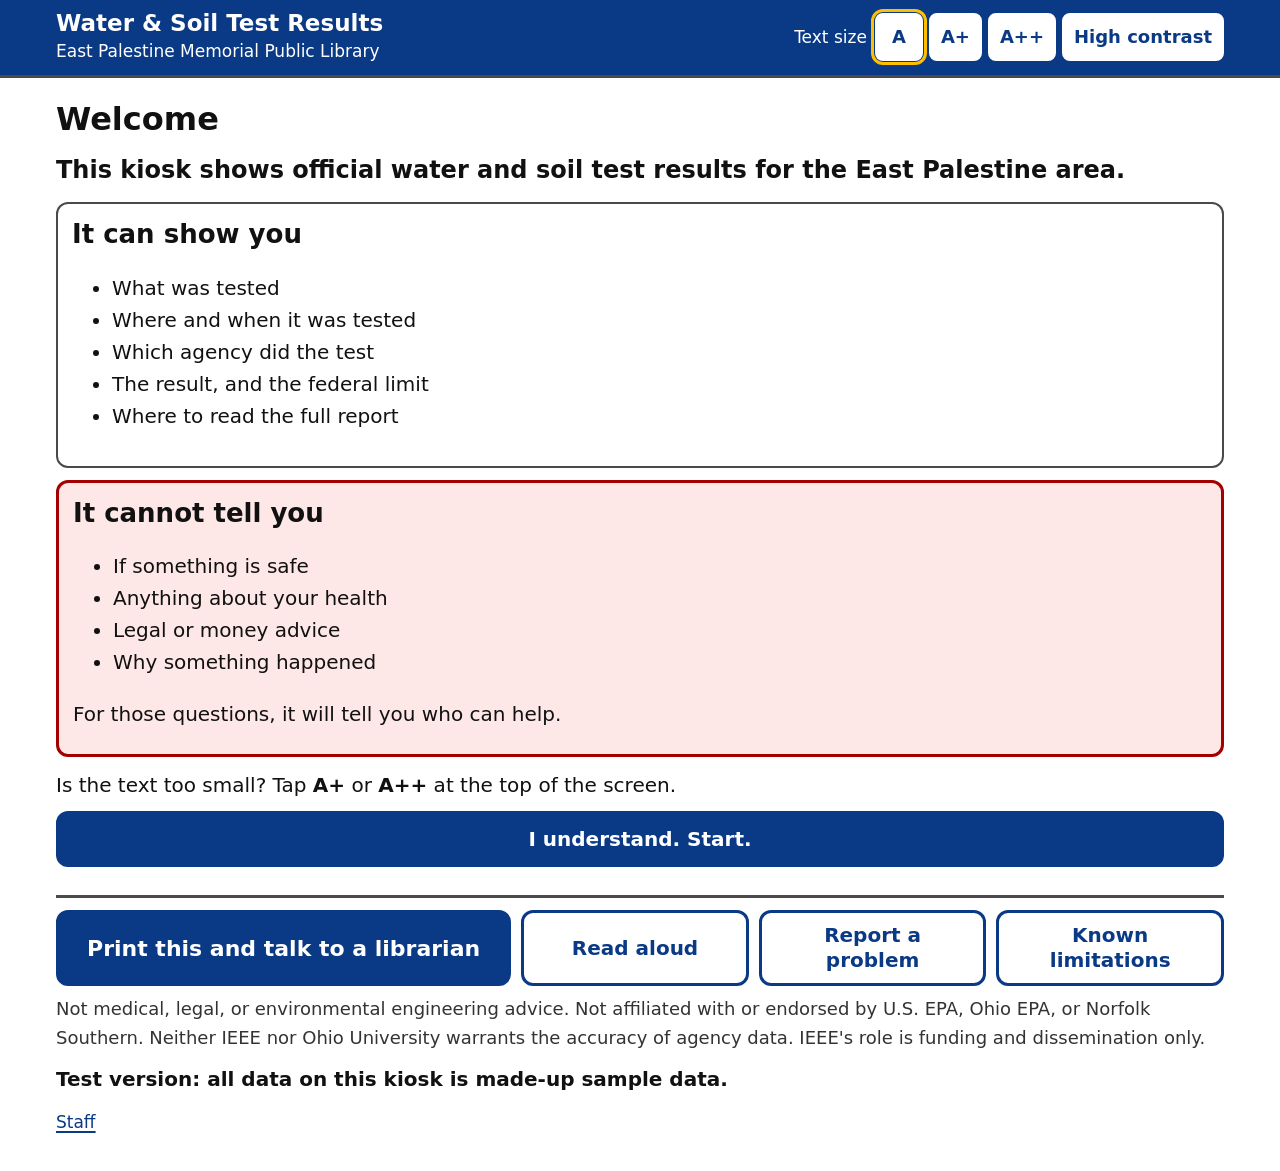
==== user-friendly/index.html @ 8f22f161 "Add user-friendly kiosk version for older and low-vision patrons New user-friendly/ folder: a static" ====
<!doctype html>
<html lang="en">
<head>
<meta charset="utf-8">
<meta name="viewport" content="width=device-width, initial-scale=1">
<title>Water and Soil Test Results</title>
<link rel="stylesheet" href="styles.css">
</head>
<body>
<a class="skip" href="#app">Skip to main content</a>

<header class="topbar no-print">
  <div class="topbar-inner">
    <div class="brand">
      <span class="brand-title">Water &amp; Soil Test Results</span>
      <span class="brand-sub">East Palestine Memorial Public Library</span>
    </div>
    <div class="display" role="group" aria-label="Screen settings">
      <span class="display-label" id="size-label">Text size</span>
      <button type="button" class="size-btn" data-size="1" aria-describedby="size-label" aria-label="Normal text">A</button>
      <button type="button" class="size-btn" data-size="2" aria-describedby="size-label" aria-label="Bigger text">A+</button>
      <button type="button" class="size-btn" data-size="3" aria-describedby="size-label" aria-label="Biggest text">A++</button>
      <button type="button" class="contrast-btn" data-action="contrast" aria-pressed="false">High contrast</button>
    </div>
  </div>
</header>

<div class="print-only print-head">
  <strong>Water &amp; Soil Test Results — East Palestine Memorial Public Library</strong><br>
  Printed <span id="print-date"></span>. Bring this page to the reference desk. A librarian can help you read it.
</div>

<main id="app" tabindex="-1"></main>

<!-- Report a problem (FR-15). A big, simple form instead of a pop-up text box. -->
<dialog id="report-dialog" aria-labelledby="report-title">
  <form method="dialog" id="report-form">
    <h2 id="report-title">Report a problem</h2>
    <p>What went wrong? Tap one.</p>
    <div class="choice-list">
      <label class="choice"><input type="radio" name="what" value="The answer looks wrong" checked> The answer looks wrong</label>
      <label class="choice"><input type="radio" name="what" value="It did not understand my question"> It did not understand my question</label>
      <label class="choice"><input type="radio" name="what" value="It was hard to read or use"> It was hard to read or use</label>
      <label class="choice"><input type="radio" name="what" value="Something else"> Something else</label>
    </div>
    <label for="report-note">Anything else? (Optional. Please do not write your name or address.)</label>
    <textarea id="report-note" rows="3"></textarea>
    <div class="row">
      <button type="submit" value="send" class="btn primary">Send report</button>
      <button type="submit" value="cancel" class="btn">Cancel</button>
    </div>
  </form>
</dialog>

<div id="toast" role="status" aria-live="polite"></div>

<script src="data.js"></script>
<script src="core.js"></script>
<script src="app.js"></script>
</body>
</html>
---- user-friendly/styles.css ----
/* Water & Soil Test Results kiosk — large text, high contrast, big tap targets.
   All colors are set here as tokens. Text/background pairs meet WCAG AAA (7:1) or better. */
:root {
  --bg: #ffffff;
  --fg: #111111;
  --muted: #333333;
  --line: #4a4a4a;
  --soft: #f2f4f7;
  --primary: #0a3a85;     /* white text on this: about 11:1 */
  --primary-fg: #ffffff;
  --primary-hover: #072a61;
  --focus: #ffbf00;
  --note-bg: #fff4cc;     /* notes, dates, "data is old" */
  --note-line: #8a6d00;
  --stop-bg: #fde7e7;     /* "a person can help" referral cards */
  --stop-line: #a30000;
  --info-bg: #e6eefc;
  --info-line: #0a3a85;
  --flag-bg: #ffe2c2;     /* agencies disagree */
  --flag-line: #9a4a00;
  --link: #0a3a85;
  --radius: 12px;
  font-size: 125%;        /* 20px base. Text-size buttons raise this. */
}
:root[data-size="2"] { font-size: 150%; }
:root[data-size="3"] { font-size: 175%; }

/* High contrast: white and yellow on black. */
:root[data-contrast="high"] {
  --bg: #000000;
  --fg: #ffffff;
  --muted: #ffffff;
  --line: #ffffff;
  --soft: #000000;
  --primary: #ffff00;
  --primary-fg: #000000;
  --primary-hover: #ffffff;
  --focus: #00ffff;
  --note-bg: #000000; --note-line: #ffff00;
  --stop-bg: #000000; --stop-line: #ff8080;
  --info-bg: #000000; --info-line: #80b3ff;
  --flag-bg: #000000; --flag-line: #ffb366;
  --link: #ffff00;
}

* { box-sizing: border-box; }
html { -webkit-text-size-adjust: 100%; }
body {
  margin: 0;
  font-family: Verdana, "Atkinson Hyperlegible", "Segoe UI", system-ui, sans-serif;
  font-size: 1rem;
  line-height: 1.6;
  color: var(--fg);
  background: var(--bg);
}
h1 { font-size: 1.6rem; line-height: 1.25; margin: 0.4em 0 0.4em; }
h2 { font-size: 1.3rem; line-height: 1.3; margin: 1.2em 0 0.5em; }
h3 { font-size: 1.1rem; line-height: 1.3; margin: 1em 0 0.4em; }
p { margin: 0.5em 0; }
a { color: var(--link); text-decoration-thickness: 2px; text-underline-offset: 3px; }
strong { font-weight: 700; }

:focus-visible { outline: 4px solid var(--focus); outline-offset: 3px; }

.skip { position: absolute; left: -9999px; }
.skip:focus { left: 16px; top: 8px; background: var(--bg); color: var(--fg); padding: 12px; z-index: 10; }

/* ---------- Top bar ---------- */
.topbar { background: var(--primary); color: var(--primary-fg); border-bottom: 3px solid var(--line); }
.topbar-inner { max-width: 1200px; margin: 0 auto; padding: 10px 16px; display: flex; flex-wrap: wrap; gap: 10px; align-items: center; justify-content: space-between; }
.brand { display: flex; flex-direction: column; }
.brand-title { font-size: 1.15rem; font-weight: 700; line-height: 1.2; }
.brand-sub { font-size: 0.85rem; }
.display { display: flex; flex-wrap: wrap; gap: 6px; align-items: center; }
.display-label { font-size: 0.85rem; margin-right: 2px; }
.display button {
  min-height: 48px; min-width: 48px; padding: 4px 10px;
  font: inherit; font-size: 0.9rem; font-weight: 700;
  background: var(--primary-fg); color: var(--primary);
  border: 2px solid var(--primary-fg); border-radius: 8px; cursor: pointer;
}
.display button[aria-pressed="true"] { outline: 3px solid var(--focus); outline-offset: 1px; }

main { max-width: 1200px; margin: 0 auto; padding: 8px 16px 24px; }
main:focus { outline: none; }

/* ---------- Buttons ---------- */
.btn, button.btn {
  display: inline-flex; align-items: center; justify-content: center; gap: 0.4em;
  min-height: 56px; padding: 10px 18px;
  font: inherit; font-weight: 700; line-height: 1.25; text-align: center;
  color: var(--primary); background: var(--bg);
  border: 3px solid var(--primary); border-radius: var(--radius);
  cursor: pointer;
}
.btn:hover { background: var(--soft); }
.btn.primary { background: var(--primary); color: var(--primary-fg); }
.btn.primary:hover { background: var(--primary-hover); border-color: var(--primary-hover); }
.btn.wide { width: 100%; }
.row { display: flex; flex-wrap: wrap; gap: 10px; margin: 12px 0; }
.row > .btn { flex: 1 1 auto; }

/* ---------- Topics and questions ---------- */
.topics { display: grid; grid-template-columns: repeat(2, minmax(0, 1fr)); gap: 10px; margin: 12px 0; }
.topic {
  min-height: 72px; padding: 10px 12px;
  font: inherit; font-weight: 700; line-height: 1.25; text-align: left;
  color: var(--fg); background: var(--soft);
  border: 3px solid var(--line); border-radius: var(--radius); cursor: pointer;
  display: flex; flex-direction: column; justify-content: center;
}
.topic small { font-weight: 400; font-size: 0.8rem; color: var(--muted); margin-top: 2px; }
.topic[aria-expanded="true"] { background: var(--primary); color: var(--primary-fg); border-color: var(--primary); }
.topic[aria-expanded="true"] small { color: var(--primary-fg); }
.topic.warn-topic { border-color: var(--stop-line); }

.questions { border: 3px solid var(--primary); border-radius: var(--radius); padding: 12px; margin: 8px 0 16px; background: var(--bg); }
.questions h2 { margin-top: 0; }
.q-list { list-style: none; margin: 0; padding: 0; display: grid; gap: 10px; }
.q-btn {
  width: 100%; min-height: 60px; padding: 10px 14px;
  font: inherit; text-align: left; line-height: 1.35;
  color: var(--fg); background: var(--bg);
  border: 2px solid var(--line); border-radius: var(--radius); cursor: pointer;
  display: flex; gap: 10px; align-items: center;
}
.q-btn::before { content: "›"; font-size: 1.6rem; line-height: 1; color: var(--primary); font-weight: 700; }
.q-btn:hover { background: var(--soft); }

label { display: block; font-weight: 700; margin: 12px 0 6px; }
textarea, input[type=text], select {
  width: 100%; min-height: 56px; padding: 10px 12px;
  font: inherit; color: var(--fg); background: var(--bg);
  border: 3px solid var(--line); border-radius: var(--radius);
}
.panel-box { border-top: 3px solid var(--line); margin-top: 18px; padding-top: 6px; }
.hint { color: var(--muted); font-size: 0.9rem; }

/* ---------- Layout: phone first, two columns on wide screens ---------- */
.layout { display: block; }
@media (min-width: 960px) {
  .layout { display: grid; grid-template-columns: minmax(360px, 440px) 1fr; gap: 32px; align-items: start; }
  .ask-panel { position: sticky; top: 8px; max-height: calc(100vh - 16px); overflow-y: auto; padding-right: 8px; }
  .back-to-topics { display: none !important; }
}

/* ---------- Results ---------- */
.you-asked { font-size: 1.1rem; margin: 8px 0; padding: 10px 14px; border-left: 6px solid var(--primary); background: var(--soft); }
.banner { padding: 12px 14px; border-radius: var(--radius); margin: 10px 0; border: 2px solid; }
.banner.date { background: var(--note-bg); border-color: var(--note-line); }
.banner.info { background: var(--info-bg); border-color: var(--info-line); }
.banner.stop { background: var(--stop-bg); border-color: var(--stop-line); }
.banner p { margin: 0.2em 0; }

.card { border: 2px solid var(--line); border-radius: var(--radius); padding: 14px; margin: 12px 0; background: var(--bg); }
.card.stop { background: var(--stop-bg); border: 3px solid var(--stop-line); }
.card.flag { background: var(--flag-bg); border: 3px solid var(--flag-line); }
.card.fact { border: 3px solid var(--info-line); }
.card h2, .card h3 { margin-top: 0; }

.result-card .chem { font-size: 1.15rem; font-weight: 700; margin: 0 0 4px; }
.facts { margin: 6px 0; display: grid; grid-template-columns: max-content 1fr; gap: 2px 14px; }
.facts dt { font-weight: 700; }
.facts dd { margin: 0; }
.big-result { font-size: 1.2rem; font-weight: 700; }
.flag-badge { display: inline-block; margin: 4px 0; padding: 2px 10px; border: 2px solid var(--flag-line); background: var(--flag-bg); border-radius: 999px; font-weight: 700; font-size: 0.9rem; }
@media (max-width: 420px) { .facts { grid-template-columns: 1fr; } .facts dd { margin-bottom: 6px; } }

.place-head { border-bottom: 3px solid var(--line); padding-bottom: 4px; }

.cite { font-size: 0.9rem; color: var(--muted); border-top: 2px dashed var(--line); margin-top: 10px; padding-top: 8px; }
.cite p { margin: 0.15em 0; }
.cite .stale { background: var(--note-bg); border: 2px solid var(--note-line); color: var(--fg); padding: 6px 10px; border-radius: 8px; margin-bottom: 6px; }

details.history { margin: 16px 0; }
details.history > summary, details.more > summary {
  list-style: none; cursor: pointer;
  min-height: 56px; padding: 12px 16px;
  font-weight: 700; color: var(--primary); background: var(--bg);
  border: 3px solid var(--primary); border-radius: var(--radius);
  display: flex; align-items: center; gap: 10px;
}
details.history > summary::-webkit-details-marker, details.more > summary::-webkit-details-marker { display: none; }
details.history > summary::before, details.more > summary::before { content: "+"; font-size: 1.4rem; line-height: 1; }
details.history[open] > summary::before, details.more[open] > summary::before { content: "–"; }
details.history[open] > summary .when-closed { display: none; }
details.history:not([open]) > summary .when-open { display: none; }

.words { border: 2px solid var(--info-line); background: var(--info-bg); border-radius: var(--radius); padding: 10px 14px; margin: 16px 0; }
.words h2 { margin-top: 0.2em; font-size: 1.15rem; }
.words dl { margin: 0; }
.words dt { font-weight: 700; margin-top: 8px; }
.words dd { margin: 0; }

/* ---------- Footer on every screen ---------- */
.site-footer { border-top: 3px solid var(--line); margin-top: 28px; padding-top: 12px; }
.help-bar { display: grid; grid-template-columns: 1fr 1fr; gap: 10px; }
.help-bar .print-cta { grid-column: 1 / -1; font-size: 1.1rem; min-height: 64px; }
@media (min-width: 700px) { .help-bar { grid-template-columns: 2fr 1fr 1fr 1fr; } .help-bar .print-cta { grid-column: auto; } }
.disclaimer { font-size: 0.9rem; color: var(--muted); }
.sample-note { font-weight: 700; }
.staff-link { font-size: 0.85rem; }

/* ---------- Staff page ---------- */
.staff .btn.on { background: var(--stop-bg); color: var(--fg); border-color: var(--stop-line); }
.status-grid { display: grid; gap: 10px; grid-template-columns: repeat(auto-fit, minmax(220px, 1fr)); }
.status { border: 2px solid var(--line); border-radius: var(--radius); padding: 10px 14px; }
.status .big { font-size: 1.4rem; font-weight: 700; }
.table-wrap { overflow-x: auto; }
table { border-collapse: collapse; width: 100%; font-size: 0.9rem; }
td, th { border: 1px solid var(--line); padding: 8px; text-align: left; vertical-align: top; }
td input[type=checkbox] { width: 28px; height: 28px; }

/* ---------- Report dialog ---------- */
dialog { max-width: 560px; width: calc(100% - 32px); border: 3px solid var(--line); border-radius: var(--radius); padding: 16px 20px; color: var(--fg); background: var(--bg); }
dialog::backdrop { background: rgba(0, 0, 0, 0.6); }
.choice-list { display: grid; gap: 8px; }
.choice { display: flex; align-items: center; gap: 12px; min-height: 56px; padding: 8px 12px; margin: 0; border: 2px solid var(--line); border-radius: var(--radius); font-weight: 400; cursor: pointer; }
.choice input { width: 28px; height: 28px; flex: none; }

#toast { position: fixed; left: 50%; bottom: 16px; transform: translateX(-50%); max-width: calc(100% - 32px);
  background: var(--fg); color: var(--bg); padding: 12px 18px; border-radius: var(--radius); font-weight: 700; display: none; z-index: 20; }
#toast.show { display: block; }

/* ---------- Print: just the answer, sources, disclaimer and space for notes ---------- */
.print-only { display: none; }
@media print {
  :root, :root[data-size], :root[data-contrast] { font-size: 12pt; --bg: #fff; --fg: #000; --muted: #000; --line: #000; --soft: #fff;
    --note-bg: #fff; --stop-bg: #fff; --info-bg: #fff; --flag-bg: #fff; --link: #000; --primary: #000; }
  .no-print, .topbar, #toast, dialog { display: none !important; }
  .print-only { display: block !important; }
  .layout { display: block; }
  .ask-panel { display: none; }
  .card, .banner { break-inside: avoid; }
  details.history > summary { border: none; padding: 0; min-height: 0; }
  details.history > summary::before { content: ""; }
  .print-head { border-bottom: 2px solid #000; padding-bottom: 6px; margin-bottom: 8px; }
  .notes-lines { border-top: 1px solid #000; height: 1.6em; }
}

/* High contrast top bar: black, with yellow buttons. */
:root[data-contrast="high"] .topbar { background: #000; color: #fff; border-bottom-color: #ffff00; }
:root[data-contrast="high"] .display button { background: #ffff00; color: #000; border-color: #ffff00; }
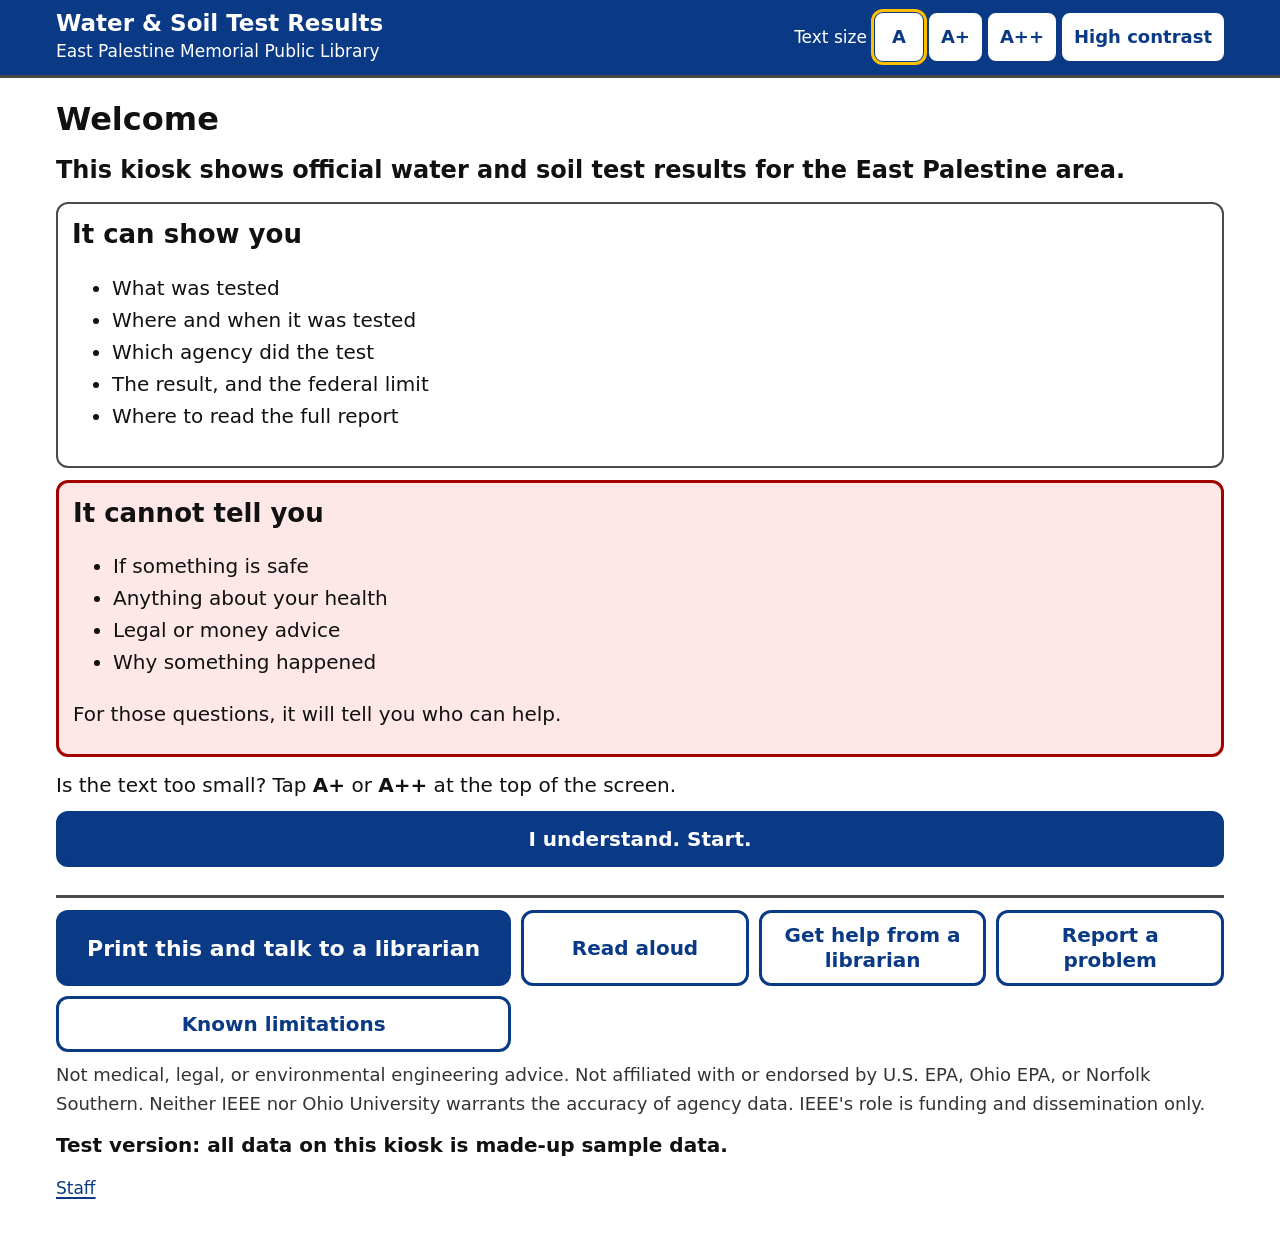
==== commit f6971f0a: "Add extra kiosk features: did-you-mean, AI helper, librarian tickets, voice All in user-friendly/fea" ====
--- a/user-friendly/index.html
+++ b/user-friendly/index.html
@@ -5,6 +5,8 @@
 <meta name="viewport" content="width=device-width, initial-scale=1">
 <title>Water and Soil Test Results</title>
 <link rel="stylesheet" href="styles.css">
+<!-- EXTRA FEATURES (Project 3.2). To remove: delete this line and the 4 script lines below marked EXTRA FEATURES, then the features/ folder. -->
+<link rel="stylesheet" href="features/features.css">
 </head>
 <body>
 <a class="skip" href="#app">Skip to main content</a>
@@ -57,5 +59,9 @@
 <script src="data.js"></script>
 <script src="core.js"></script>
 <script src="app.js"></script>
+<!-- EXTRA FEATURES (Project 3.2) -->
+<script src="features/config.js"></script>
+<script src="features/fuzzy.js"></script>
+<script src="features/features.js"></script>
 </body>
 </html>
--- a/user-friendly/features/features.css
+++ b/user-friendly/features/features.css
@@ -0,0 +1,8 @@
+/* EXTRA FEATURES (Project 3.2) styles. Uses the color tokens from ../styles.css. */
+.choice-grid { display: grid; gap: 10px; grid-template-columns: repeat(auto-fit, minmax(200px, 1fr)); margin: 12px 0; }
+.feature-card { border: 3px solid var(--info-line); }
+.ai-note { border-width: 3px; }
+.ticket { text-align: center; border: 4px solid var(--primary); }
+.ticket-num { font-size: 4rem; font-weight: 700; line-height: 1.1; margin: 0.1em 0; color: var(--primary); }
+.mic[aria-pressed="true"] { background: var(--stop-bg); border-color: var(--stop-line); color: var(--fg); }
+@media print { .ticket-num { font-size: 48pt; color: #000; } }
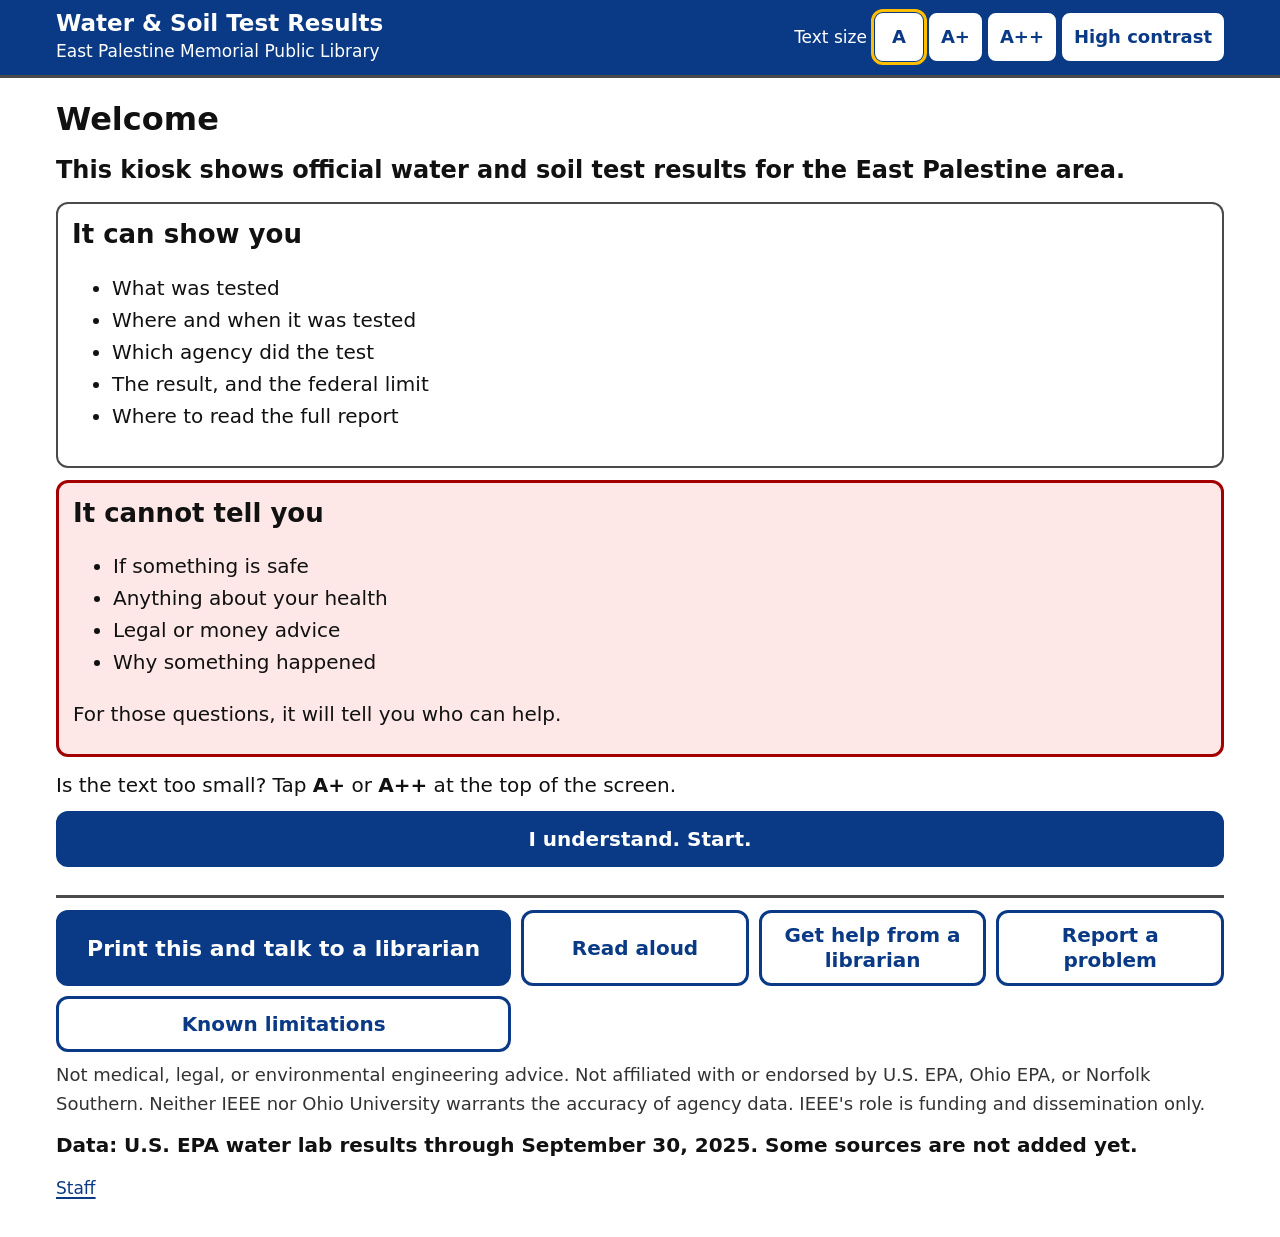
==== commit cd2ef49c: "Use real U.S. EPA water sampling data, with placeholders for missing sources Imports EPA's public Ea" ====
--- a/user-friendly/index.html
+++ b/user-friendly/index.html
@@ -56,6 +56,11 @@
 
 <div id="toast" role="status" aria-live="polite"></div>
 
+<!-- DATA FILES. Keep this list the same as DATASET_FILES in data.js. See data/README.md. -->
+<script src="data/location-names.js"></script>
+<script src="data/not-yet-available.js"></script>
+<script src="data/epa-water-sampling.js"></script>
+<script src="data/sample-made-up.js"></script>
 <script src="data.js"></script>
 <script src="core.js"></script>
 <script src="app.js"></script>
--- a/user-friendly/styles.css
+++ b/user-friendly/styles.css
@@ -241,3 +241,4 @@
 /* High contrast top bar: black, with yellow buttons. */
 :root[data-contrast="high"] .topbar { background: #000; color: #fff; border-bottom-color: #ffff00; }
 :root[data-contrast="high"] .display button { background: #ffff00; color: #000; border-color: #ffff00; }
+.summary th[scope=row] { font-weight: 700; }
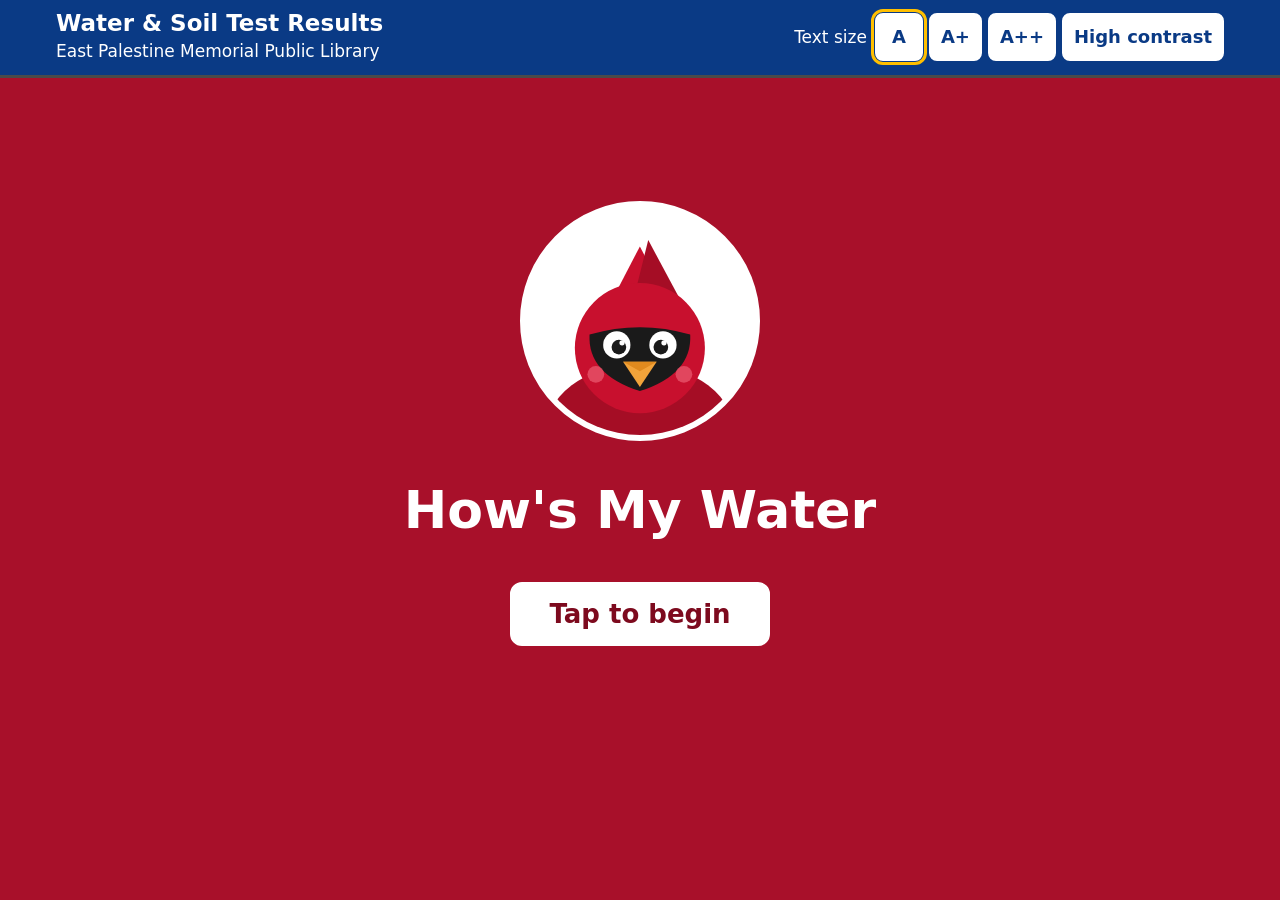
==== commit e21f640c: "Add version 2 opening screens: splash, hello and optional name Co-Authored-By: Claude Opus 5.5 <nore" ====
--- a/user-friendly/index.html
+++ b/user-friendly/index.html
@@ -7,6 +7,8 @@
 <link rel="stylesheet" href="styles.css">
 <!-- EXTRA FEATURES (Project 3.2). To remove: delete this line and the 4 script lines below marked EXTRA FEATURES, then the features/ folder. -->
 <link rel="stylesheet" href="features/features.css">
+<!-- OPENING SCREENS (version 2). To remove: delete this line, the 2 script lines marked OPENING SCREENS, and the intro/ folder. To switch off: intro/intro.js, on: false. -->
+<link rel="stylesheet" href="intro/intro.css">
 </head>
 <body>
 <a class="skip" href="#app">Skip to main content</a>
@@ -63,6 +65,9 @@
 <script src="data/sample-made-up.js"></script>
 <script src="data.js"></script>
 <script src="core.js"></script>
+<!-- OPENING SCREENS (version 2) -->
+<script src="intro/mascot.js"></script>
+<script src="intro/intro.js"></script>
 <script src="app.js"></script>
 <!-- EXTRA FEATURES (Project 3.2) -->
 <script src="features/config.js"></script>
--- a/user-friendly/styles.css
+++ b/user-friendly/styles.css
@@ -1,4 +1,4 @@
-/* Water & Soil Test Results kiosk — large text, high contrast, big tap targets.
+/* Water & Soil Test Results web app — large text, high contrast, big tap targets.
    All colors are set here as tokens. Text/background pairs meet WCAG AAA (7:1) or better. */
 :root {
   --bg: #ffffff;
--- a/user-friendly/intro/intro.css
+++ b/user-friendly/intro/intro.css
@@ -0,0 +1,55 @@
+/* VERSION 2 OPENING SCREENS. Cardinal red. White on --cardinal is about 7.6:1 (AAA). */
+:root {
+  --cardinal: #a8102a;
+  --cardinal-dark: #7d0a1e;
+  --cardinal-ink: #7d0a1e;   /* red text on light background: about 10:1 */
+  --intro-light: #fff5f3;
+}
+:root[data-contrast="high"] {
+  --cardinal: #000000; --cardinal-dark: #000000; --cardinal-ink: #ffff00; --intro-light: #000000;
+}
+
+.intro { text-align: center; max-width: 560px; margin: 0 auto; padding: 16px; }
+.intro .mascot svg, .intro img.mascot { display: block; width: 100%; height: auto; }
+.intro-title { font-size: 2.2rem; line-height: 1.15; margin: 0.4em 0; }
+
+/* 1. Splash: full color */
+body[data-intro="0"] { background: var(--cardinal); }
+.intro-splash { min-height: 75vh; display: flex; flex-direction: column; align-items: center; justify-content: center; gap: 20px; color: #fff; }
+.intro-splash .intro-title { color: #fff; font-size: 2.6rem; }
+.intro-face { width: min(60vw, 240px); aspect-ratio: 1; border-radius: 50%; background: #fff; border: 6px solid #fff; overflow: hidden; display: flex; align-items: flex-start; justify-content: center; padding-top: 6%; }
+.intro-face .mascot { width: 92%; }
+.btn.intro-go { background: #fff; color: var(--cardinal-dark); border: 3px solid #fff; font-size: 1.3rem; min-height: 64px; padding: 12px 36px; }
+.btn.intro-go:hover { background: var(--intro-light); }
+:root[data-contrast="high"] .intro-splash .intro-title { color: #ffff00; }
+:root[data-contrast="high"] .btn.intro-go { background: #ffff00; color: #000; border-color: #ffff00; }
+
+/* 2. Hello: light, big mascot peeking up from the bottom */
+body[data-intro="1"], body[data-intro="2"] { background: var(--intro-light); }
+.intro-hello { min-height: 75vh; display: flex; flex-direction: column; overflow: hidden; }
+.intro-hello .intro-title, .intro-name .intro-bubble { color: var(--cardinal-ink); }
+.intro-lead { font-size: 1.25rem; margin: 0 0 1em; }
+.intro-actions { justify-content: center; }
+.intro .btn.primary { background: var(--cardinal); border-color: var(--cardinal); color: #fff; }
+.intro .btn.primary:hover { background: var(--cardinal-dark); }
+:root[data-contrast="high"] .intro .btn.primary { background: #ffff00; color: #000; border-color: #ffff00; }
+.intro-peek { margin: auto auto -16px; width: min(80vw, 340px); height: 210px; overflow: hidden; }
+.intro-note { font-size: 0.9rem; color: var(--muted); margin-top: 1em; }
+
+/* 3. Name */
+.intro-bubble-wrap { display: flex; align-items: center; gap: 12px; text-align: left; margin: 8px 0 16px; }
+.intro .mascot-small { flex: 0 0 auto; width: 110px; }
+.intro-bubble { position: relative; flex: 1; margin: 0; font-size: 1.5rem; background: var(--bg); border: 3px solid var(--cardinal); border-radius: 18px; padding: 14px 16px; }
+.intro-bubble::before { content: ""; position: absolute; left: -14px; top: 40%; border: 12px solid transparent; border-right-color: var(--cardinal); border-left: 0; }
+.intro-form { display: flex; flex-direction: column; gap: 12px; text-align: left; }
+.intro-form label { font-weight: 700; }
+.intro-form input { font: inherit; font-size: 1.3rem; min-height: 56px; padding: 8px 14px; border: 3px solid var(--line); border-radius: var(--radius); background: var(--bg); color: var(--fg); }
+.intro-hint { font-size: 0.95rem; margin: 0; }
+
+/* Greeting on the Welcome page */
+.intro-greeting { font-size: 1.4rem; font-weight: 700; color: var(--cardinal-ink); margin: 0.6em 0 0; }
+
+@media (prefers-reduced-motion: no-preference) {
+  .intro-peek .mascot { display: block; animation: peek 0.8s ease-out both; }
+  @keyframes peek { from { transform: translateY(60%); } to { transform: translateY(0); } }
+}
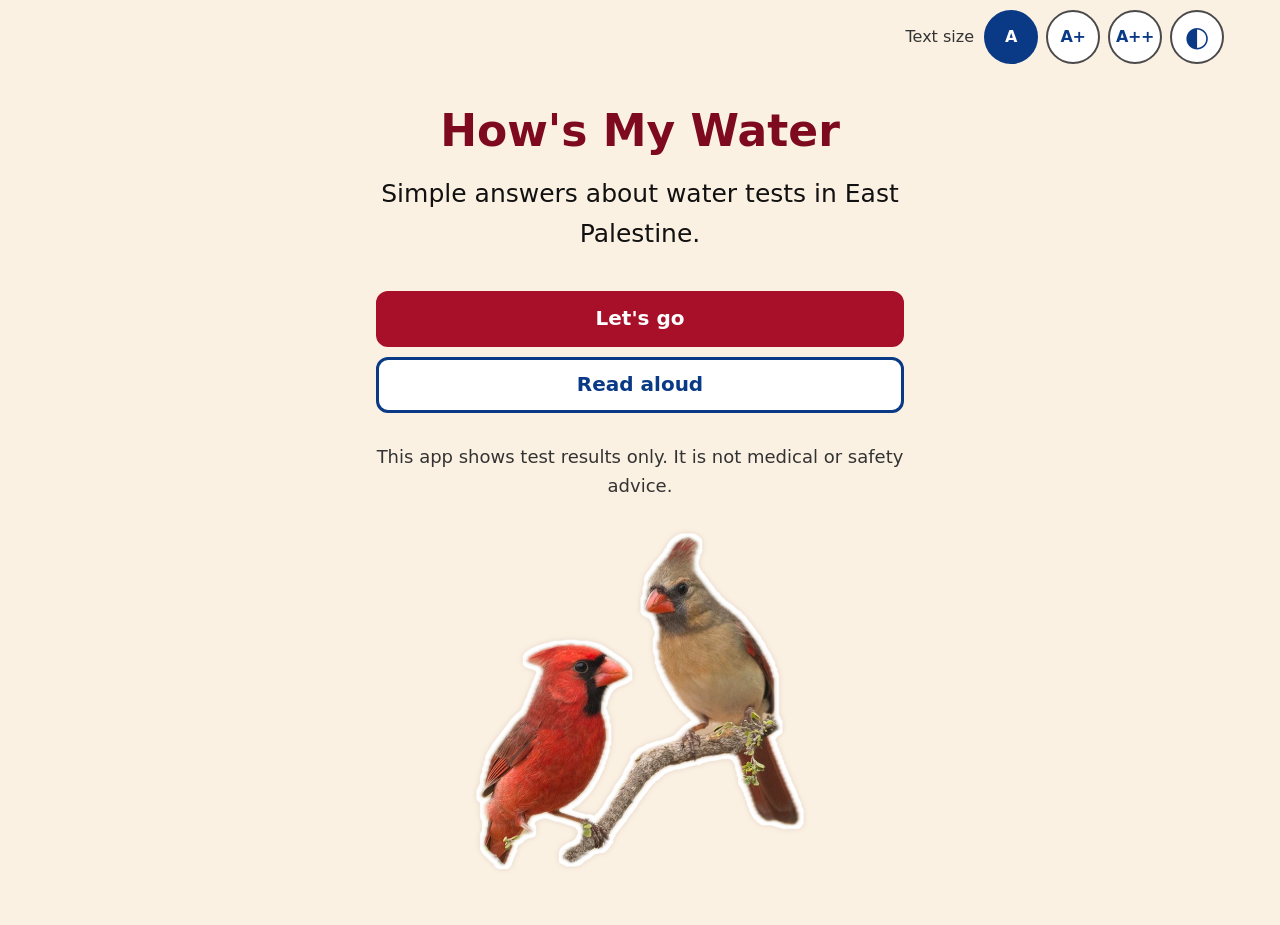
==== commit ff513fdc: "Remove the blue top bar; text size and contrast become round buttons Co-Authored-By: Claude Opus 5.5" ====
--- a/user-friendly/index.html
+++ b/user-friendly/index.html
@@ -15,7 +15,7 @@
 
 <header class="topbar no-print">
   <div class="topbar-inner">
-    <div class="brand">
+    <div class="brand visually-hidden">
       <span class="brand-title">Water &amp; Soil Test Results</span>
       <span class="brand-sub">East Palestine Memorial Public Library</span>
     </div>
@@ -24,7 +24,7 @@
       <button type="button" class="size-btn" data-size="1" aria-describedby="size-label" aria-label="Normal text">A</button>
       <button type="button" class="size-btn" data-size="2" aria-describedby="size-label" aria-label="Bigger text">A+</button>
       <button type="button" class="size-btn" data-size="3" aria-describedby="size-label" aria-label="Biggest text">A++</button>
-      <button type="button" class="contrast-btn" data-action="contrast" aria-pressed="false">High contrast</button>
+      <button type="button" class="contrast-btn" data-action="contrast" aria-pressed="false" aria-label="High contrast" title="High contrast"><span aria-hidden="true">◐</span></button>
     </div>
   </div>
 </header>
--- a/user-friendly/styles.css
+++ b/user-friendly/styles.css
@@ -65,21 +65,21 @@
 .skip { position: absolute; left: -9999px; }
 .skip:focus { left: 16px; top: 8px; background: var(--bg); color: var(--fg); padding: 12px; z-index: 10; }
 
-/* ---------- Top bar ---------- */
-.topbar { background: var(--primary); color: var(--primary-fg); border-bottom: 3px solid var(--line); }
-.topbar-inner { max-width: 1200px; margin: 0 auto; padding: 10px 16px; display: flex; flex-wrap: wrap; gap: 10px; align-items: center; justify-content: space-between; }
-.brand { display: flex; flex-direction: column; }
-.brand-title { font-size: 1.15rem; font-weight: 700; line-height: 1.2; }
-.brand-sub { font-size: 0.85rem; }
-.display { display: flex; flex-wrap: wrap; gap: 6px; align-items: center; }
-.display-label { font-size: 0.85rem; margin-right: 2px; }
+/* ---------- Top bar (version 2): no colored bar, just round buttons at the top right ---------- */
+.visually-hidden { position: absolute !important; width: 1px; height: 1px; overflow: hidden; clip: rect(0 0 0 0); white-space: nowrap; }
+.topbar { background: transparent; color: var(--fg); }
+.topbar-inner { max-width: 1200px; margin: 0 auto; padding: 10px 16px 0; display: flex; justify-content: flex-end; }
+.display { display: flex; flex-wrap: wrap; gap: 8px; align-items: center; justify-content: flex-end; }
+.display-label { font-size: 0.8rem; color: var(--muted); margin-right: 2px; }
 .display button {
-  min-height: 48px; min-width: 48px; padding: 4px 10px;
-  font: inherit; font-size: 0.9rem; font-weight: 700;
-  background: var(--primary-fg); color: var(--primary);
-  border: 2px solid var(--primary-fg); border-radius: 8px; cursor: pointer;
-}
-.display button[aria-pressed="true"] { outline: 3px solid var(--focus); outline-offset: 1px; }
+  width: max(52px, 2.7rem); height: max(52px, 2.7rem); padding: 0; border-radius: 50%;
+  display: inline-flex; align-items: center; justify-content: center;
+  font: inherit; font-size: 0.8rem; font-weight: 700; line-height: 1; letter-spacing: -0.02em;
+  background: var(--bg); color: var(--primary);
+  border: 2px solid var(--line); cursor: pointer;
+}
+.display .contrast-btn { font-size: 1.4rem; }
+.display button[aria-pressed="true"] { background: var(--primary); color: var(--primary-fg); border-color: var(--primary); }
 
 main { max-width: 1200px; margin: 0 auto; padding: 8px 16px 24px; }
 main:focus { outline: none; }
@@ -239,6 +239,6 @@
 }
 
 /* High contrast top bar: black, with yellow buttons. */
-:root[data-contrast="high"] .topbar { background: #000; color: #fff; border-bottom-color: #ffff00; }
-:root[data-contrast="high"] .display button { background: #ffff00; color: #000; border-color: #ffff00; }
+:root[data-contrast="high"] .display button { background: #000; color: #ffff00; border-color: #ffff00; }
+:root[data-contrast="high"] .display button[aria-pressed="true"] { background: #ffff00; color: #000; }
 .summary th[scope=row] { font-weight: 700; }
--- a/user-friendly/intro/intro.css
+++ b/user-friendly/intro/intro.css
@@ -1,9 +1,9 @@
-/* VERSION 2 OPENING SCREENS. Cardinal red. White on --cardinal is about 7.6:1 (AAA). */
+/* VERSION 2 OPENING SCREENS. Cardinal red on cream. White on --cardinal is about 7.6:1 (AAA). */
 :root {
   --cardinal: #a8102a;
   --cardinal-dark: #7d0a1e;
   --cardinal-ink: #7d0a1e;   /* red text on light background: about 10:1 */
-  --intro-light: #fff5f3;
+  --intro-light: #fbf1e3;   /* cream */
 }
 :root[data-contrast="high"] {
   --cardinal: #000000; --cardinal-dark: #000000; --cardinal-ink: #ffff00; --intro-light: #000000;
@@ -13,19 +13,8 @@
 .intro .mascot svg, .intro img.mascot { display: block; width: 100%; height: auto; }
 .intro-title { font-size: 2.2rem; line-height: 1.15; margin: 0.4em 0; }
 
-/* 1. Splash: full color */
-body[data-intro="0"] { background: var(--cardinal); }
-.intro-splash { min-height: 75vh; display: flex; flex-direction: column; align-items: center; justify-content: center; gap: 20px; color: #fff; }
-.intro-splash .intro-title { color: #fff; font-size: 2.6rem; }
-.intro-face { width: min(60vw, 240px); aspect-ratio: 1; border-radius: 50%; background: #fff; border: 6px solid #fff; overflow: hidden; display: flex; align-items: flex-start; justify-content: center; padding-top: 6%; }
-.intro-face .mascot { width: 92%; }
-.btn.intro-go { background: #fff; color: var(--cardinal-dark); border: 3px solid #fff; font-size: 1.3rem; min-height: 64px; padding: 12px 36px; }
-.btn.intro-go:hover { background: var(--intro-light); }
-:root[data-contrast="high"] .intro-splash .intro-title { color: #ffff00; }
-:root[data-contrast="high"] .btn.intro-go { background: #ffff00; color: #000; border-color: #ffff00; }
-
-/* 2. Hello: light, big mascot peeking up from the bottom */
-body[data-intro="1"], body[data-intro="2"] { background: var(--intro-light); }
+/* 1. Hello: cream, the cardinals fade in at the bottom */
+body[data-intro] { background: var(--intro-light); }
 .intro-hello { min-height: 75vh; display: flex; flex-direction: column; overflow: hidden; }
 .intro-hello .intro-title, .intro-name .intro-bubble { color: var(--cardinal-ink); }
 .intro-lead { font-size: 1.25rem; margin: 0 0 1em; }
@@ -33,12 +22,12 @@
 .intro .btn.primary { background: var(--cardinal); border-color: var(--cardinal); color: #fff; }
 .intro .btn.primary:hover { background: var(--cardinal-dark); }
 :root[data-contrast="high"] .intro .btn.primary { background: #ffff00; color: #000; border-color: #ffff00; }
-.intro-peek { margin: auto auto -16px; width: min(80vw, 340px); height: 210px; overflow: hidden; }
+.intro-peek { margin: 8px auto 0; width: min(85vw, 360px); }
 .intro-note { font-size: 0.9rem; color: var(--muted); margin-top: 1em; }
 
-/* 3. Name */
+/* 2. Name */
 .intro-bubble-wrap { display: flex; align-items: center; gap: 12px; text-align: left; margin: 8px 0 16px; }
-.intro .mascot-small { flex: 0 0 auto; width: 110px; }
+.intro .mascot-small, .intro img.mascot-small { flex: 0 0 auto; width: 140px; }
 .intro-bubble { position: relative; flex: 1; margin: 0; font-size: 1.5rem; background: var(--bg); border: 3px solid var(--cardinal); border-radius: 18px; padding: 14px 16px; }
 .intro-bubble::before { content: ""; position: absolute; left: -14px; top: 40%; border: 12px solid transparent; border-right-color: var(--cardinal); border-left: 0; }
 .intro-form { display: flex; flex-direction: column; gap: 12px; text-align: left; }
@@ -49,7 +38,9 @@
 /* Greeting on the Welcome page */
 .intro-greeting { font-size: 1.4rem; font-weight: 700; color: var(--cardinal-ink); margin: 0.6em 0 0; }
 
+/* Gentle fade-in of the cardinals. Off for people who ask their device for less motion. */
 @media (prefers-reduced-motion: no-preference) {
-  .intro-peek .mascot { display: block; animation: peek 0.8s ease-out both; }
-  @keyframes peek { from { transform: translateY(60%); } to { transform: translateY(0); } }
+  .intro-fade { animation: intro-fade 1.2s ease-out both; }
+  .intro-peek .intro-fade { animation-delay: 0.2s; }
+  @keyframes intro-fade { from { opacity: 0; transform: translateY(16px); } to { opacity: 1; transform: none; } }
 }
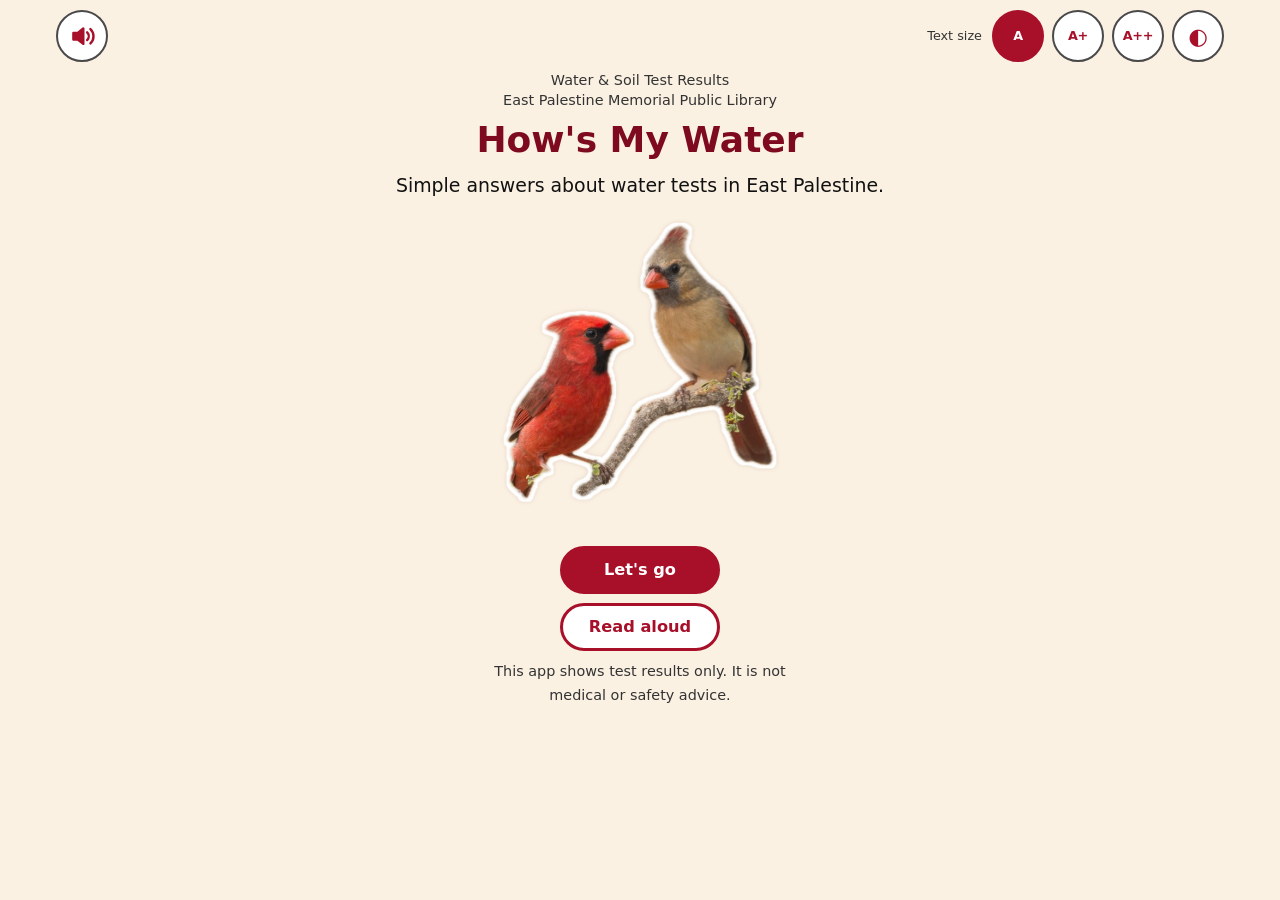
==== commit 945e651f: "Read aloud as a speaker button at the top left Co-Authored-By: Claude Opus 5.5 <noreply@anthropic.co" ====
--- a/user-friendly/index.html
+++ b/user-friendly/index.html
@@ -15,6 +15,7 @@
 
 <header class="topbar no-print">
   <div class="topbar-inner">
+    <button type="button" class="speak-btn" data-action="speak" aria-pressed="false" aria-label="Read aloud" title="Read aloud"><svg aria-hidden="true" viewBox="0 0 24 24" width="26" height="26" fill="none" stroke="currentColor" stroke-width="2.2" stroke-linecap="round" stroke-linejoin="round"><path d="M4 9h4l5-4v14l-5-4H4z" fill="currentColor"/><path d="M16.5 8.5a5 5 0 0 1 0 7"/><path d="M19.5 5.5a9 9 0 0 1 0 13"/></svg></button>
     <div class="brand visually-hidden">
       <span class="brand-title">Water &amp; Soil Test Results</span>
       <span class="brand-sub">East Palestine Memorial Public Library</span>
--- a/user-friendly/styles.css
+++ b/user-friendly/styles.css
@@ -5,25 +5,26 @@
   --fg: #111111;
   --muted: #333333;
   --line: #4a4a4a;
-  --soft: #f2f4f7;
-  --primary: #0a3a85;     /* white text on this: about 11:1 */
+  --soft: #f7f0ee;
+  --primary: #a8102a;     /* cardinal red. White text on this: about 7.6:1 */
   --primary-fg: #ffffff;
-  --primary-hover: #072a61;
+  --primary-hover: #7d0a1e;
   --focus: #ffbf00;
   --note-bg: #fff4cc;     /* notes, dates, "data is old" */
   --note-line: #8a6d00;
   --stop-bg: #fde7e7;     /* "a person can help" referral cards */
   --stop-line: #a30000;
-  --info-bg: #e6eefc;
-  --info-line: #0a3a85;
+  --info-bg: #fbf1e3;
+  --info-line: #7d0a1e;
   --flag-bg: #ffe2c2;     /* agencies disagree */
   --flag-line: #9a4a00;
-  --link: #0a3a85;
+  --link: #a8102a;
   --radius: 12px;
-  font-size: 125%;        /* 20px base. Text-size buttons raise this. */
-}
-:root[data-size="2"] { font-size: 150%; }
-:root[data-size="3"] { font-size: 175%; }
+  --btn-radius: 999px;   /* buttons and topic tiles: 999px = pill shape */
+  font-size: 100%;        /* 16px base. Text-size buttons raise this. */
+}
+:root[data-size="2"] { font-size: 125%; }
+:root[data-size="3"] { font-size: 150%; }
 
 /* High contrast: white and yellow on black. */
 :root[data-contrast="high"] {
@@ -35,10 +36,10 @@
   --primary: #ffff00;
   --primary-fg: #000000;
   --primary-hover: #ffffff;
-  --focus: #00ffff;
+  --focus: #ff66ff;
   --note-bg: #000000; --note-line: #ffff00;
   --stop-bg: #000000; --stop-line: #ff8080;
-  --info-bg: #000000; --info-line: #80b3ff;
+  --info-bg: #000000; --info-line: #ffffff;
   --flag-bg: #000000; --flag-line: #ffb366;
   --link: #ffff00;
 }
@@ -68,7 +69,7 @@
 /* ---------- Top bar (version 2): no colored bar, just round buttons at the top right ---------- */
 .visually-hidden { position: absolute !important; width: 1px; height: 1px; overflow: hidden; clip: rect(0 0 0 0); white-space: nowrap; }
 .topbar { background: transparent; color: var(--fg); }
-.topbar-inner { max-width: 1200px; margin: 0 auto; padding: 10px 16px 0; display: flex; justify-content: flex-end; }
+.topbar-inner { max-width: 1200px; margin: 0 auto; padding: 10px 16px 0; display: flex; justify-content: space-between; align-items: center; gap: 8px; }
 .display { display: flex; flex-wrap: wrap; gap: 8px; align-items: center; justify-content: flex-end; }
 .display-label { font-size: 0.8rem; color: var(--muted); margin-right: 2px; }
 .display button {
@@ -79,6 +80,16 @@
   border: 2px solid var(--line); cursor: pointer;
 }
 .display .contrast-btn { font-size: 1.4rem; }
+/* Read aloud: round speaker button at the top left of every screen. */
+.speak-btn {
+  flex: none; width: max(52px, 2.7rem); height: max(52px, 2.7rem); padding: 0; border-radius: 50%;
+  display: inline-flex; align-items: center; justify-content: center;
+  background: var(--bg); color: var(--primary); border: 2px solid var(--line); cursor: pointer;
+}
+.speak-btn svg { width: 55%; height: 55%; }
+.speak-btn[aria-pressed="true"] { background: var(--primary); color: var(--primary-fg); border-color: var(--primary); }
+:root[data-contrast="high"] .speak-btn { background: #000; color: #ffff00; border-color: #ffff00; }
+:root[data-contrast="high"] .speak-btn[aria-pressed="true"] { background: #ffff00; color: #000; }
 .display button[aria-pressed="true"] { background: var(--primary); color: var(--primary-fg); border-color: var(--primary); }
 
 main { max-width: 1200px; margin: 0 auto; padding: 8px 16px 24px; }
@@ -90,7 +101,7 @@
   min-height: 56px; padding: 10px 18px;
   font: inherit; font-weight: 700; line-height: 1.25; text-align: center;
   color: var(--primary); background: var(--bg);
-  border: 3px solid var(--primary); border-radius: var(--radius);
+  border: 3px solid var(--primary); border-radius: var(--btn-radius);
   cursor: pointer;
 }
 .btn:hover { background: var(--soft); }
@@ -106,7 +117,7 @@
   min-height: 72px; padding: 10px 12px;
   font: inherit; font-weight: 700; line-height: 1.25; text-align: left;
   color: var(--fg); background: var(--soft);
-  border: 3px solid var(--line); border-radius: var(--radius); cursor: pointer;
+  border: 3px solid var(--line); border-radius: min(var(--btn-radius), 24px); cursor: pointer;
   display: flex; flex-direction: column; justify-content: center;
 }
 .topic small { font-weight: 400; font-size: 0.8rem; color: var(--muted); margin-top: 2px; }
@@ -121,7 +132,7 @@
   width: 100%; min-height: 60px; padding: 10px 14px;
   font: inherit; text-align: left; line-height: 1.35;
   color: var(--fg); background: var(--bg);
-  border: 2px solid var(--line); border-radius: var(--radius); cursor: pointer;
+  border: 2px solid var(--line); border-radius: var(--btn-radius); cursor: pointer;
   display: flex; gap: 10px; align-items: center;
 }
 .q-btn::before { content: "›"; font-size: 1.6rem; line-height: 1; color: var(--primary); font-weight: 700; }
@@ -141,7 +152,6 @@
 @media (min-width: 960px) {
   .layout { display: grid; grid-template-columns: minmax(360px, 440px) 1fr; gap: 32px; align-items: start; }
   .ask-panel { position: sticky; top: 8px; max-height: calc(100vh - 16px); overflow-y: auto; padding-right: 8px; }
-  .back-to-topics { display: none !important; }
 }
 
 /* ---------- Results ---------- */
@@ -242,3 +252,5 @@
 :root[data-contrast="high"] .display button { background: #000; color: #ffff00; border-color: #ffff00; }
 :root[data-contrast="high"] .display button[aria-pressed="true"] { background: #ffff00; color: #000; }
 .summary th[scope=row] { font-weight: 700; }
+/* Phones: hide the "Text size" word so all buttons fit on one row (screen readers still hear it). */
+@media (max-width: 420px) { .display-label { position: absolute; width: 1px; height: 1px; overflow: hidden; clip: rect(0 0 0 0); white-space: nowrap; } }
--- a/user-friendly/intro/intro.css
+++ b/user-friendly/intro/intro.css
@@ -1,46 +1,50 @@
-/* VERSION 2 OPENING SCREENS. Cardinal red on cream. White on --cardinal is about 7.6:1 (AAA). */
+/* VERSION 2 OPENING PAGE. Cardinal red on cream. White on --cardinal is about 7.6:1 (AAA). */
 :root {
   --cardinal: #a8102a;
   --cardinal-dark: #7d0a1e;
-  --cardinal-ink: #7d0a1e;   /* red text on light background: about 10:1 */
-  --intro-light: #fbf1e3;   /* cream */
+  --cardinal-ink: #7d0a1e;   /* red text on cream: about 10:1 */
+  --intro-light: #fbf1e3;    /* cream */
 }
 :root[data-contrast="high"] {
   --cardinal: #000000; --cardinal-dark: #000000; --cardinal-ink: #ffff00; --intro-light: #000000;
 }
 
-.intro { text-align: center; max-width: 560px; margin: 0 auto; padding: 16px; }
-.intro .mascot svg, .intro img.mascot { display: block; width: 100%; height: auto; }
-.intro-title { font-size: 2.2rem; line-height: 1.15; margin: 0.4em 0; }
-
-/* 1. Hello: cream, the cardinals fade in at the bottom */
 body[data-intro] { background: var(--intro-light); }
-.intro-hello { min-height: 75vh; display: flex; flex-direction: column; overflow: hidden; }
-.intro-hello .intro-title, .intro-name .intro-bubble { color: var(--cardinal-ink); }
-.intro-lead { font-size: 1.25rem; margin: 0 0 1em; }
-.intro-actions { justify-content: center; }
+/* Fits one phone screen: everything sized so nothing needs scrolling. */
+.intro { font-size: 1.125rem;   /* 18px on this page only (16px elsewhere) */
+  text-align: center; max-width: 520px; margin: 0 auto; padding: 0 0 8px;
+  display: flex; flex-direction: column; align-items: center; gap: 0.5em; }
+.intro p, .intro h1 { margin: 0; }
+.intro-credit { font-size: 0.8em; color: var(--muted); line-height: 1.4; }
+.intro-title { font-size: 2em; line-height: 1.15; color: var(--cardinal-ink); }
+.intro-lead { font-size: 1.05em; }
+.intro-peek { width: min(70vw, 300px); max-height: 34vh; display: flex; justify-content: center; }
+.intro .mascot svg, .intro img.mascot { display: block; max-width: 100%; max-height: 34vh; width: auto; height: auto; }
+/* Pill buttons as wide as the longest label, both the same width. */
+.intro-actions { display: inline-grid; grid-auto-rows: auto; gap: 0.5em; margin-top: 1.25em; }
+.intro-actions .btn { width: 100%; min-height: 48px; padding: 6px 1.6em; font-size: 0.9em; }
 .intro .btn.primary { background: var(--cardinal); border-color: var(--cardinal); color: #fff; }
 .intro .btn.primary:hover { background: var(--cardinal-dark); }
 :root[data-contrast="high"] .intro .btn.primary { background: #ffff00; color: #000; border-color: #ffff00; }
-.intro-peek { margin: 8px auto 0; width: min(85vw, 360px); }
-.intro-note { font-size: 0.9rem; color: var(--muted); margin-top: 1em; }
+.intro-note { font-size: 0.8em; color: var(--muted); max-width: 32ch; }
 
-/* 2. Name */
-.intro-bubble-wrap { display: flex; align-items: center; gap: 12px; text-align: left; margin: 8px 0 16px; }
-.intro .mascot-small, .intro img.mascot-small { flex: 0 0 auto; width: 140px; }
-.intro-bubble { position: relative; flex: 1; margin: 0; font-size: 1.5rem; background: var(--bg); border: 3px solid var(--cardinal); border-radius: 18px; padding: 14px 16px; }
-.intro-bubble::before { content: ""; position: absolute; left: -14px; top: 40%; border: 12px solid transparent; border-right-color: var(--cardinal); border-left: 0; }
-.intro-form { display: flex; flex-direction: column; gap: 12px; text-align: left; }
-.intro-form label { font-weight: 700; }
-.intro-form input { font: inherit; font-size: 1.3rem; min-height: 56px; padding: 8px 14px; border: 3px solid var(--line); border-radius: var(--radius); background: var(--bg); color: var(--fg); }
-.intro-hint { font-size: 0.95rem; margin: 0; }
+/* Page 2 (Welcome): same look, no picture, black title, cards keep left-aligned lists. */
+.intro-welcome h1.big-result { font-size: 1.1em; line-height: 1.4; font-weight: 700; margin-top: 1em; }
+.intro-welcome .card { width: 100%; text-align: left; margin: 0; }
+.intro-welcome .card h2 { font-size: 1.1em; }
+/* Page 2 has no bottom buttons (Read aloud is at the top left). */
+body[data-intro="welcome"] .help-bar { display: none; }
 
-/* Greeting on the Welcome page */
-.intro-greeting { font-size: 1.4rem; font-weight: 700; color: var(--cardinal-ink); margin: 0.6em 0 0; }
+/* Page 3 (questions): same cream look and 18px text. Typing box comes first. */
+.v2-main { font-size: 1.125rem; }
+.v2-main .panel-box.type-first { border-top: 0; margin-top: 0; padding-top: 0; padding-bottom: 12px; border-bottom: 3px solid var(--line); }
+.v2-main .or-topics { font-weight: 700; margin-top: 14px; }
+/* Topics: one column of full-width pills. */
+.v2-main .topics { grid-template-columns: 1fr; }
+.v2-main .topic { border-radius: var(--btn-radius); padding: 10px 24px; min-height: 64px; }
 
 /* Gentle fade-in of the cardinals. Off for people who ask their device for less motion. */
 @media (prefers-reduced-motion: no-preference) {
   .intro-fade { animation: intro-fade 1.2s ease-out both; }
-  .intro-peek .intro-fade { animation-delay: 0.2s; }
   @keyframes intro-fade { from { opacity: 0; transform: translateY(16px); } to { opacity: 1; transform: none; } }
 }
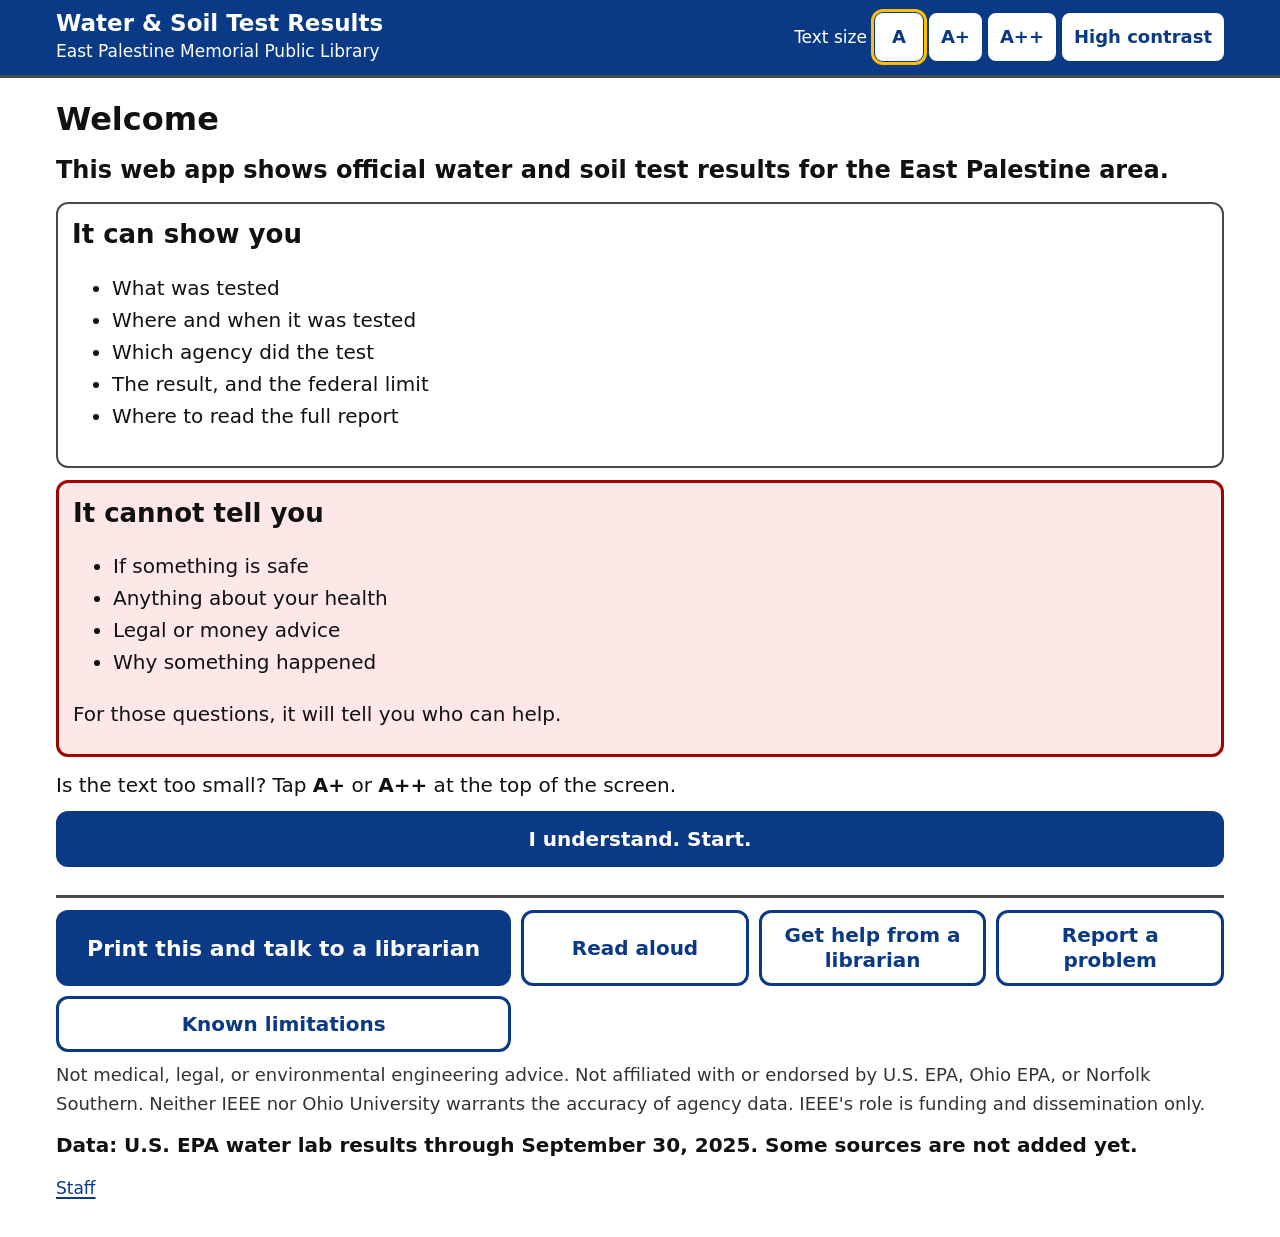
==== commit 4f012670: "Merge pull request #2 from subedinia29/claude/project-thread-uwbohj Bring the web app, extras, renam" ====
--- a/user-friendly/index.html
+++ b/user-friendly/index.html
@@ -7,16 +7,13 @@
 <link rel="stylesheet" href="styles.css">
 <!-- EXTRA FEATURES (Project 3.2). To remove: delete this line and the 4 script lines below marked EXTRA FEATURES, then the features/ folder. -->
 <link rel="stylesheet" href="features/features.css">
-<!-- OPENING SCREENS (version 2). To remove: delete this line, the 2 script lines marked OPENING SCREENS, and the intro/ folder. To switch off: intro/intro.js, on: false. -->
-<link rel="stylesheet" href="intro/intro.css">
 </head>
 <body>
 <a class="skip" href="#app">Skip to main content</a>
 
 <header class="topbar no-print">
   <div class="topbar-inner">
-    <button type="button" class="speak-btn" data-action="speak" aria-pressed="false" aria-label="Read aloud" title="Read aloud"><svg aria-hidden="true" viewBox="0 0 24 24" width="26" height="26" fill="none" stroke="currentColor" stroke-width="2.2" stroke-linecap="round" stroke-linejoin="round"><path d="M4 9h4l5-4v14l-5-4H4z" fill="currentColor"/><path d="M16.5 8.5a5 5 0 0 1 0 7"/><path d="M19.5 5.5a9 9 0 0 1 0 13"/></svg></button>
-    <div class="brand visually-hidden">
+    <div class="brand">
       <span class="brand-title">Water &amp; Soil Test Results</span>
       <span class="brand-sub">East Palestine Memorial Public Library</span>
     </div>
@@ -25,7 +22,7 @@
       <button type="button" class="size-btn" data-size="1" aria-describedby="size-label" aria-label="Normal text">A</button>
       <button type="button" class="size-btn" data-size="2" aria-describedby="size-label" aria-label="Bigger text">A+</button>
       <button type="button" class="size-btn" data-size="3" aria-describedby="size-label" aria-label="Biggest text">A++</button>
-      <button type="button" class="contrast-btn" data-action="contrast" aria-pressed="false" aria-label="High contrast" title="High contrast"><span aria-hidden="true">◐</span></button>
+      <button type="button" class="contrast-btn" data-action="contrast" aria-pressed="false">High contrast</button>
     </div>
   </div>
 </header>
@@ -66,9 +63,6 @@
 <script src="data/sample-made-up.js"></script>
 <script src="data.js"></script>
 <script src="core.js"></script>
-<!-- OPENING SCREENS (version 2) -->
-<script src="intro/mascot.js"></script>
-<script src="intro/intro.js"></script>
 <script src="app.js"></script>
 <!-- EXTRA FEATURES (Project 3.2) -->
 <script src="features/config.js"></script>
--- a/user-friendly/styles.css
+++ b/user-friendly/styles.css
@@ -5,26 +5,25 @@
   --fg: #111111;
   --muted: #333333;
   --line: #4a4a4a;
-  --soft: #f7f0ee;
-  --primary: #a8102a;     /* cardinal red. White text on this: about 7.6:1 */
+  --soft: #f2f4f7;
+  --primary: #0a3a85;     /* white text on this: about 11:1 */
   --primary-fg: #ffffff;
-  --primary-hover: #7d0a1e;
+  --primary-hover: #072a61;
   --focus: #ffbf00;
   --note-bg: #fff4cc;     /* notes, dates, "data is old" */
   --note-line: #8a6d00;
   --stop-bg: #fde7e7;     /* "a person can help" referral cards */
   --stop-line: #a30000;
-  --info-bg: #fbf1e3;
-  --info-line: #7d0a1e;
+  --info-bg: #e6eefc;
+  --info-line: #0a3a85;
   --flag-bg: #ffe2c2;     /* agencies disagree */
   --flag-line: #9a4a00;
-  --link: #a8102a;
+  --link: #0a3a85;
   --radius: 12px;
-  --btn-radius: 999px;   /* buttons and topic tiles: 999px = pill shape */
-  font-size: 100%;        /* 16px base. Text-size buttons raise this. */
-}
-:root[data-size="2"] { font-size: 125%; }
-:root[data-size="3"] { font-size: 150%; }
+  font-size: 125%;        /* 20px base. Text-size buttons raise this. */
+}
+:root[data-size="2"] { font-size: 150%; }
+:root[data-size="3"] { font-size: 175%; }
 
 /* High contrast: white and yellow on black. */
 :root[data-contrast="high"] {
@@ -36,10 +35,10 @@
   --primary: #ffff00;
   --primary-fg: #000000;
   --primary-hover: #ffffff;
-  --focus: #ff66ff;
+  --focus: #00ffff;
   --note-bg: #000000; --note-line: #ffff00;
   --stop-bg: #000000; --stop-line: #ff8080;
-  --info-bg: #000000; --info-line: #ffffff;
+  --info-bg: #000000; --info-line: #80b3ff;
   --flag-bg: #000000; --flag-line: #ffb366;
   --link: #ffff00;
 }
@@ -66,31 +65,21 @@
 .skip { position: absolute; left: -9999px; }
 .skip:focus { left: 16px; top: 8px; background: var(--bg); color: var(--fg); padding: 12px; z-index: 10; }
 
-/* ---------- Top bar (version 2): no colored bar, just round buttons at the top right ---------- */
-.visually-hidden { position: absolute !important; width: 1px; height: 1px; overflow: hidden; clip: rect(0 0 0 0); white-space: nowrap; }
-.topbar { background: transparent; color: var(--fg); }
-.topbar-inner { max-width: 1200px; margin: 0 auto; padding: 10px 16px 0; display: flex; justify-content: space-between; align-items: center; gap: 8px; }
-.display { display: flex; flex-wrap: wrap; gap: 8px; align-items: center; justify-content: flex-end; }
-.display-label { font-size: 0.8rem; color: var(--muted); margin-right: 2px; }
+/* ---------- Top bar ---------- */
+.topbar { background: var(--primary); color: var(--primary-fg); border-bottom: 3px solid var(--line); }
+.topbar-inner { max-width: 1200px; margin: 0 auto; padding: 10px 16px; display: flex; flex-wrap: wrap; gap: 10px; align-items: center; justify-content: space-between; }
+.brand { display: flex; flex-direction: column; }
+.brand-title { font-size: 1.15rem; font-weight: 700; line-height: 1.2; }
+.brand-sub { font-size: 0.85rem; }
+.display { display: flex; flex-wrap: wrap; gap: 6px; align-items: center; }
+.display-label { font-size: 0.85rem; margin-right: 2px; }
 .display button {
-  width: max(52px, 2.7rem); height: max(52px, 2.7rem); padding: 0; border-radius: 50%;
-  display: inline-flex; align-items: center; justify-content: center;
-  font: inherit; font-size: 0.8rem; font-weight: 700; line-height: 1; letter-spacing: -0.02em;
-  background: var(--bg); color: var(--primary);
-  border: 2px solid var(--line); cursor: pointer;
-}
-.display .contrast-btn { font-size: 1.4rem; }
-/* Read aloud: round speaker button at the top left of every screen. */
-.speak-btn {
-  flex: none; width: max(52px, 2.7rem); height: max(52px, 2.7rem); padding: 0; border-radius: 50%;
-  display: inline-flex; align-items: center; justify-content: center;
-  background: var(--bg); color: var(--primary); border: 2px solid var(--line); cursor: pointer;
-}
-.speak-btn svg { width: 55%; height: 55%; }
-.speak-btn[aria-pressed="true"] { background: var(--primary); color: var(--primary-fg); border-color: var(--primary); }
-:root[data-contrast="high"] .speak-btn { background: #000; color: #ffff00; border-color: #ffff00; }
-:root[data-contrast="high"] .speak-btn[aria-pressed="true"] { background: #ffff00; color: #000; }
-.display button[aria-pressed="true"] { background: var(--primary); color: var(--primary-fg); border-color: var(--primary); }
+  min-height: 48px; min-width: 48px; padding: 4px 10px;
+  font: inherit; font-size: 0.9rem; font-weight: 700;
+  background: var(--primary-fg); color: var(--primary);
+  border: 2px solid var(--primary-fg); border-radius: 8px; cursor: pointer;
+}
+.display button[aria-pressed="true"] { outline: 3px solid var(--focus); outline-offset: 1px; }
 
 main { max-width: 1200px; margin: 0 auto; padding: 8px 16px 24px; }
 main:focus { outline: none; }
@@ -101,7 +90,7 @@
   min-height: 56px; padding: 10px 18px;
   font: inherit; font-weight: 700; line-height: 1.25; text-align: center;
   color: var(--primary); background: var(--bg);
-  border: 3px solid var(--primary); border-radius: var(--btn-radius);
+  border: 3px solid var(--primary); border-radius: var(--radius);
   cursor: pointer;
 }
 .btn:hover { background: var(--soft); }
@@ -117,7 +106,7 @@
   min-height: 72px; padding: 10px 12px;
   font: inherit; font-weight: 700; line-height: 1.25; text-align: left;
   color: var(--fg); background: var(--soft);
-  border: 3px solid var(--line); border-radius: min(var(--btn-radius), 24px); cursor: pointer;
+  border: 3px solid var(--line); border-radius: var(--radius); cursor: pointer;
   display: flex; flex-direction: column; justify-content: center;
 }
 .topic small { font-weight: 400; font-size: 0.8rem; color: var(--muted); margin-top: 2px; }
@@ -132,7 +121,7 @@
   width: 100%; min-height: 60px; padding: 10px 14px;
   font: inherit; text-align: left; line-height: 1.35;
   color: var(--fg); background: var(--bg);
-  border: 2px solid var(--line); border-radius: var(--btn-radius); cursor: pointer;
+  border: 2px solid var(--line); border-radius: var(--radius); cursor: pointer;
   display: flex; gap: 10px; align-items: center;
 }
 .q-btn::before { content: "›"; font-size: 1.6rem; line-height: 1; color: var(--primary); font-weight: 700; }
@@ -152,6 +141,7 @@
 @media (min-width: 960px) {
   .layout { display: grid; grid-template-columns: minmax(360px, 440px) 1fr; gap: 32px; align-items: start; }
   .ask-panel { position: sticky; top: 8px; max-height: calc(100vh - 16px); overflow-y: auto; padding-right: 8px; }
+  .back-to-topics { display: none !important; }
 }
 
 /* ---------- Results ---------- */
@@ -249,8 +239,6 @@
 }
 
 /* High contrast top bar: black, with yellow buttons. */
-:root[data-contrast="high"] .display button { background: #000; color: #ffff00; border-color: #ffff00; }
-:root[data-contrast="high"] .display button[aria-pressed="true"] { background: #ffff00; color: #000; }
+:root[data-contrast="high"] .topbar { background: #000; color: #fff; border-bottom-color: #ffff00; }
+:root[data-contrast="high"] .display button { background: #ffff00; color: #000; border-color: #ffff00; }
 .summary th[scope=row] { font-weight: 700; }
-/* Phones: hide the "Text size" word so all buttons fit on one row (screen readers still hear it). */
-@media (max-width: 420px) { .display-label { position: absolute; width: 1px; height: 1px; overflow: hidden; clip: rect(0 0 0 0); white-space: nowrap; } }
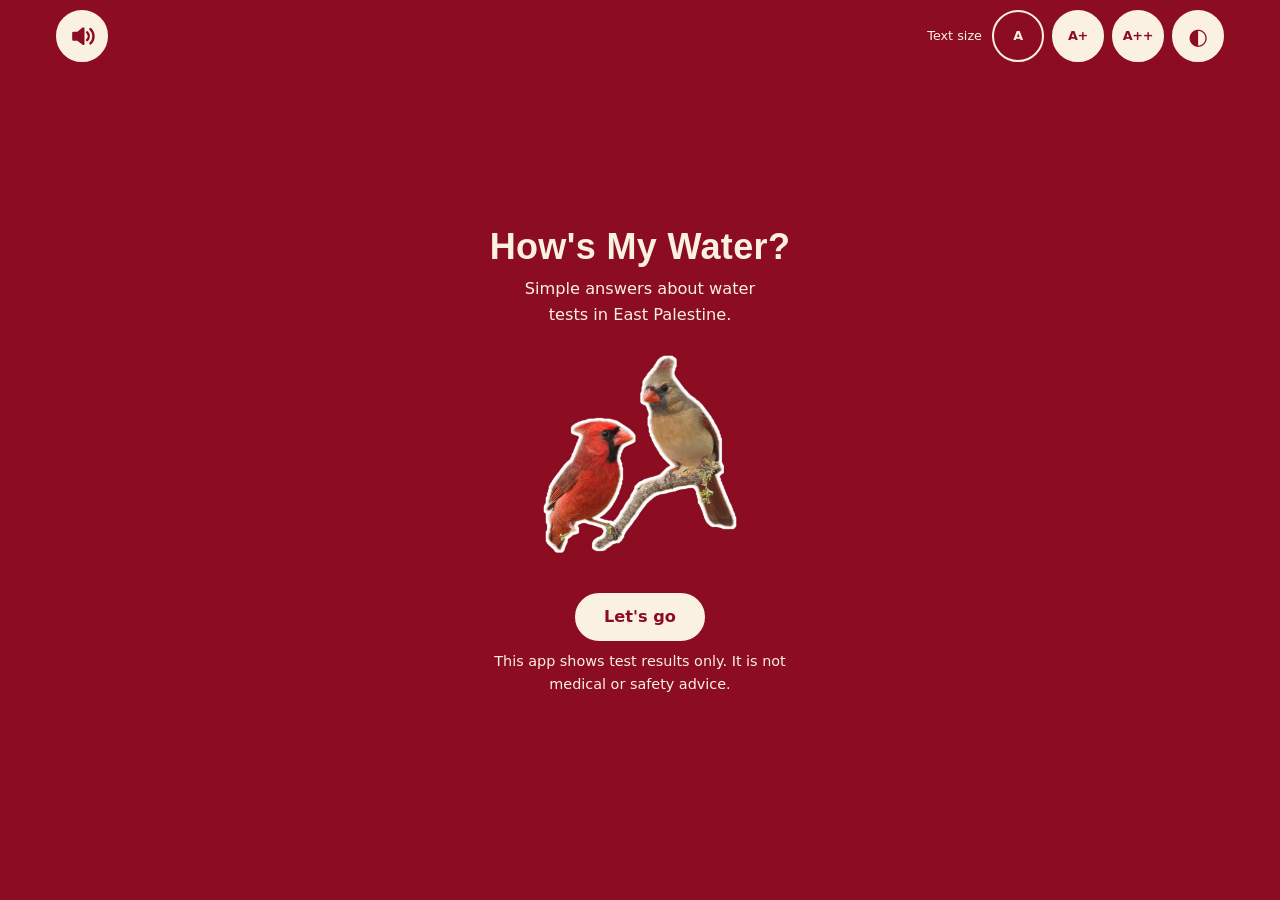
==== commit 59b56106: "Merge pull request #3 from subedinia29/version-2 Bring version 2 ("How's My Water?") into main" ====
--- a/user-friendly/index.html
+++ b/user-friendly/index.html
@@ -7,13 +7,16 @@
 <link rel="stylesheet" href="styles.css">
 <!-- EXTRA FEATURES (Project 3.2). To remove: delete this line and the 4 script lines below marked EXTRA FEATURES, then the features/ folder. -->
 <link rel="stylesheet" href="features/features.css">
+<!-- OPENING SCREENS (version 2). To remove: delete this line, the 2 script lines marked OPENING SCREENS, and the intro/ folder. To switch off: intro/intro.js, on: false. -->
+<link rel="stylesheet" href="intro/intro.css">
 </head>
 <body>
 <a class="skip" href="#app">Skip to main content</a>
 
 <header class="topbar no-print">
   <div class="topbar-inner">
-    <div class="brand">
+    <button type="button" class="speak-btn" data-action="speak" aria-pressed="false" aria-label="Read aloud" title="Read aloud"><svg aria-hidden="true" viewBox="0 0 24 24" width="26" height="26" fill="none" stroke="currentColor" stroke-width="2.2" stroke-linecap="round" stroke-linejoin="round"><path d="M4 9h4l5-4v14l-5-4H4z" fill="currentColor"/><path d="M16.5 8.5a5 5 0 0 1 0 7"/><path d="M19.5 5.5a9 9 0 0 1 0 13"/></svg></button>
+    <div class="brand visually-hidden">
       <span class="brand-title">Water &amp; Soil Test Results</span>
       <span class="brand-sub">East Palestine Memorial Public Library</span>
     </div>
@@ -22,7 +25,7 @@
       <button type="button" class="size-btn" data-size="1" aria-describedby="size-label" aria-label="Normal text">A</button>
       <button type="button" class="size-btn" data-size="2" aria-describedby="size-label" aria-label="Bigger text">A+</button>
       <button type="button" class="size-btn" data-size="3" aria-describedby="size-label" aria-label="Biggest text">A++</button>
-      <button type="button" class="contrast-btn" data-action="contrast" aria-pressed="false">High contrast</button>
+      <button type="button" class="contrast-btn" data-action="contrast" aria-pressed="false" aria-label="High contrast" title="High contrast"><span aria-hidden="true">◐</span></button>
     </div>
   </div>
 </header>
@@ -63,6 +66,9 @@
 <script src="data/sample-made-up.js"></script>
 <script src="data.js"></script>
 <script src="core.js"></script>
+<!-- OPENING SCREENS (version 2) -->
+<script src="intro/mascot.js"></script>
+<script src="intro/intro.js"></script>
 <script src="app.js"></script>
 <!-- EXTRA FEATURES (Project 3.2) -->
 <script src="features/config.js"></script>
--- a/user-friendly/styles.css
+++ b/user-friendly/styles.css
@@ -5,25 +5,26 @@
   --fg: #111111;
   --muted: #333333;
   --line: #4a4a4a;
-  --soft: #f2f4f7;
-  --primary: #0a3a85;     /* white text on this: about 11:1 */
+  --soft: #f7f0ee;
+  --primary: #a8102a;     /* cardinal red. White text on this: about 7.6:1 */
   --primary-fg: #ffffff;
-  --primary-hover: #072a61;
+  --primary-hover: #7d0a1e;
   --focus: #ffbf00;
   --note-bg: #fff4cc;     /* notes, dates, "data is old" */
   --note-line: #8a6d00;
   --stop-bg: #fde7e7;     /* "a person can help" referral cards */
   --stop-line: #a30000;
-  --info-bg: #e6eefc;
-  --info-line: #0a3a85;
+  --info-bg: #fbf1e3;
+  --info-line: #7d0a1e;
   --flag-bg: #ffe2c2;     /* agencies disagree */
   --flag-line: #9a4a00;
-  --link: #0a3a85;
+  --link: #a8102a;
   --radius: 12px;
-  font-size: 125%;        /* 20px base. Text-size buttons raise this. */
-}
-:root[data-size="2"] { font-size: 150%; }
-:root[data-size="3"] { font-size: 175%; }
+  --btn-radius: 999px;   /* buttons and topic tiles: 999px = pill shape */
+  font-size: 100%;        /* 16px base. Text-size buttons raise this. */
+}
+:root[data-size="2"] { font-size: 125%; }
+:root[data-size="3"] { font-size: 150%; }
 
 /* High contrast: white and yellow on black. */
 :root[data-contrast="high"] {
@@ -35,10 +36,10 @@
   --primary: #ffff00;
   --primary-fg: #000000;
   --primary-hover: #ffffff;
-  --focus: #00ffff;
+  --focus: #ff66ff;
   --note-bg: #000000; --note-line: #ffff00;
   --stop-bg: #000000; --stop-line: #ff8080;
-  --info-bg: #000000; --info-line: #80b3ff;
+  --info-bg: #000000; --info-line: #ffffff;
   --flag-bg: #000000; --flag-line: #ffb366;
   --link: #ffff00;
 }
@@ -65,21 +66,31 @@
 .skip { position: absolute; left: -9999px; }
 .skip:focus { left: 16px; top: 8px; background: var(--bg); color: var(--fg); padding: 12px; z-index: 10; }
 
-/* ---------- Top bar ---------- */
-.topbar { background: var(--primary); color: var(--primary-fg); border-bottom: 3px solid var(--line); }
-.topbar-inner { max-width: 1200px; margin: 0 auto; padding: 10px 16px; display: flex; flex-wrap: wrap; gap: 10px; align-items: center; justify-content: space-between; }
-.brand { display: flex; flex-direction: column; }
-.brand-title { font-size: 1.15rem; font-weight: 700; line-height: 1.2; }
-.brand-sub { font-size: 0.85rem; }
-.display { display: flex; flex-wrap: wrap; gap: 6px; align-items: center; }
-.display-label { font-size: 0.85rem; margin-right: 2px; }
+/* ---------- Top bar (version 2): no colored bar, just round buttons at the top right ---------- */
+.visually-hidden { position: absolute !important; width: 1px; height: 1px; overflow: hidden; clip: rect(0 0 0 0); white-space: nowrap; }
+.topbar { background: transparent; color: var(--fg); }
+.topbar-inner { max-width: 1200px; margin: 0 auto; padding: 10px 16px 0; display: flex; justify-content: space-between; align-items: center; gap: 8px; }
+.display { display: flex; flex-wrap: wrap; gap: 8px; align-items: center; justify-content: flex-end; }
+.display-label { font-size: 0.8rem; color: var(--muted); margin-right: 2px; }
 .display button {
-  min-height: 48px; min-width: 48px; padding: 4px 10px;
-  font: inherit; font-size: 0.9rem; font-weight: 700;
-  background: var(--primary-fg); color: var(--primary);
-  border: 2px solid var(--primary-fg); border-radius: 8px; cursor: pointer;
-}
-.display button[aria-pressed="true"] { outline: 3px solid var(--focus); outline-offset: 1px; }
+  width: max(52px, 2.7rem); height: max(52px, 2.7rem); padding: 0; border-radius: 50%;
+  display: inline-flex; align-items: center; justify-content: center;
+  font: inherit; font-size: 0.8rem; font-weight: 700; line-height: 1; letter-spacing: -0.02em;
+  background: var(--bg); color: var(--primary);
+  border: 2px solid var(--line); cursor: pointer;
+}
+.display .contrast-btn { font-size: 1.4rem; }
+/* Read aloud: round speaker button at the top left of every screen. */
+.speak-btn {
+  flex: none; width: max(52px, 2.7rem); height: max(52px, 2.7rem); padding: 0; border-radius: 50%;
+  display: inline-flex; align-items: center; justify-content: center;
+  background: var(--bg); color: var(--primary); border: 2px solid var(--line); cursor: pointer;
+}
+.speak-btn svg { width: 55%; height: 55%; }
+.speak-btn[aria-pressed="true"] { background: var(--primary); color: var(--primary-fg); border-color: var(--primary); }
+:root[data-contrast="high"] .speak-btn { background: #000; color: #ffff00; border-color: #ffff00; }
+:root[data-contrast="high"] .speak-btn[aria-pressed="true"] { background: #ffff00; color: #000; }
+.display button[aria-pressed="true"] { background: var(--primary); color: var(--primary-fg); border-color: var(--primary); }
 
 main { max-width: 1200px; margin: 0 auto; padding: 8px 16px 24px; }
 main:focus { outline: none; }
@@ -90,7 +101,7 @@
   min-height: 56px; padding: 10px 18px;
   font: inherit; font-weight: 700; line-height: 1.25; text-align: center;
   color: var(--primary); background: var(--bg);
-  border: 3px solid var(--primary); border-radius: var(--radius);
+  border: 3px solid var(--primary); border-radius: var(--btn-radius);
   cursor: pointer;
 }
 .btn:hover { background: var(--soft); }
@@ -106,7 +117,7 @@
   min-height: 72px; padding: 10px 12px;
   font: inherit; font-weight: 700; line-height: 1.25; text-align: left;
   color: var(--fg); background: var(--soft);
-  border: 3px solid var(--line); border-radius: var(--radius); cursor: pointer;
+  border: 3px solid var(--line); border-radius: min(var(--btn-radius), 24px); cursor: pointer;
   display: flex; flex-direction: column; justify-content: center;
 }
 .topic small { font-weight: 400; font-size: 0.8rem; color: var(--muted); margin-top: 2px; }
@@ -121,7 +132,7 @@
   width: 100%; min-height: 60px; padding: 10px 14px;
   font: inherit; text-align: left; line-height: 1.35;
   color: var(--fg); background: var(--bg);
-  border: 2px solid var(--line); border-radius: var(--radius); cursor: pointer;
+  border: 2px solid var(--line); border-radius: var(--btn-radius); cursor: pointer;
   display: flex; gap: 10px; align-items: center;
 }
 .q-btn::before { content: "›"; font-size: 1.6rem; line-height: 1; color: var(--primary); font-weight: 700; }
@@ -141,7 +152,6 @@
 @media (min-width: 960px) {
   .layout { display: grid; grid-template-columns: minmax(360px, 440px) 1fr; gap: 32px; align-items: start; }
   .ask-panel { position: sticky; top: 8px; max-height: calc(100vh - 16px); overflow-y: auto; padding-right: 8px; }
-  .back-to-topics { display: none !important; }
 }
 
 /* ---------- Results ---------- */
@@ -239,6 +249,25 @@
 }
 
 /* High contrast top bar: black, with yellow buttons. */
-:root[data-contrast="high"] .topbar { background: #000; color: #fff; border-bottom-color: #ffff00; }
-:root[data-contrast="high"] .display button { background: #ffff00; color: #000; border-color: #ffff00; }
+:root[data-contrast="high"] .display button { background: #000; color: #ffff00; border-color: #ffff00; }
+:root[data-contrast="high"] .display button[aria-pressed="true"] { background: #ffff00; color: #000; }
 .summary th[scope=row] { font-weight: 700; }
+/* Phones: hide the "Text size" word so all buttons fit on one row (screen readers still hear it). */
+@media (max-width: 420px) { .display-label { position: absolute; width: 1px; height: 1px; overflow: hidden; clip: rect(0 0 0 0); white-space: nowrap; } }
+
+/* Tap-to-open details (sources, date note, word meanings). Closed by default; printing opens them. */
+details.tap > summary { list-style: none; cursor: pointer; min-height: 48px; display: flex; align-items: center; justify-content: space-between; gap: 10px; }
+details.tap > summary::-webkit-details-marker { display: none; }
+details.tap > summary::after { content: "›"; font-size: 1.6rem; line-height: 1; font-weight: 700; color: var(--primary); transition: transform 0.15s; }
+details.tap[open] > summary::after { transform: rotate(90deg); }
+.cite details.tap > summary { min-height: 44px; }
+.banner.date details.tap p { margin-top: 0.4em; }
+details.tap.words > summary { font-weight: 700; }
+@media print { details.tap > summary::after { content: ""; } }
+
+/* Results summary: one plain line per chemical. Limits: one line each. */
+.chem-summary { padding-left: 1.2em; margin: 8px 0 12px; }
+.chem-summary li { margin: 4px 0; }
+.limit-line { border-bottom: 2px solid var(--line); padding: 4px 0; }
+.limit-line p { margin: 0.2em 0; }
+.limit-line .cite { border-top: 0; margin-top: 0; padding-top: 0; }
--- a/user-friendly/intro/intro.css
+++ b/user-friendly/intro/intro.css
@@ -0,0 +1,71 @@
+/* VERSION 2 OPENING PAGE. Cardinal red on cream. White on --cardinal is about 7.6:1 (AAA). */
+:root {
+  --cardinal: #a8102a;
+  --cardinal-dark: #7d0a1e;
+  --cardinal-ink: #7d0a1e;   /* red text on cream: about 10:1 */
+  --intro-light: #fbf1e3;    /* cream */
+}
+:root[data-contrast="high"] {
+  --cardinal: #000000; --cardinal-dark: #000000; --cardinal-ink: #ffff00; --intro-light: #000000;
+}
+
+body[data-intro] { background: var(--intro-light); }
+/* Fits one phone screen: everything sized so nothing needs scrolling. */
+.intro { font-size: 1.125rem;   /* 18px on this page only (16px elsewhere) */
+  text-align: center; max-width: 520px; margin: 0 auto; padding: 0 0 8px;
+  display: flex; flex-direction: column; align-items: center; gap: 0.5em; }
+.intro p, .intro h1 { margin: 0; }
+.intro-credit { font-size: 0.8em; color: var(--muted); line-height: 1.4; }
+.intro-title { font-size: 2em; line-height: 1.15; color: var(--cardinal-ink); }
+.intro-lead { font-size: 1.05em; }
+.intro-peek { width: min(70vw, 300px); max-height: 34vh; display: flex; justify-content: center; }
+.intro .mascot svg, .intro img.mascot { display: block; max-width: 100%; max-height: 34vh; width: auto; height: auto; }
+/* Pill buttons as wide as the longest label, both the same width. */
+.intro-actions { display: inline-grid; grid-auto-rows: auto; gap: 0.5em; margin-top: 1.25em; }
+.intro-actions .btn { width: 100%; min-height: 48px; padding: 6px 1.6em; font-size: 0.9em; }
+.intro .btn.primary { background: var(--cardinal); border-color: var(--cardinal); color: #fff; }
+.intro .btn.primary:hover { background: var(--cardinal-dark); }
+:root[data-contrast="high"] .intro .btn.primary { background: #ffff00; color: #000; border-color: #ffff00; }
+.intro-note { font-size: 0.8em; color: var(--muted); max-width: 32ch; }
+
+/* Page 2 (Welcome): same look, no picture, black title, cards keep left-aligned lists. */
+.intro-welcome h1.big-result { font-size: 1.1em; line-height: 1.4; font-weight: 700; margin-top: 1em; }
+.intro-welcome .card { width: 100%; text-align: left; margin: 0; }
+.intro-welcome .card h2 { font-size: 1.1em; }
+/* Page 2 has no bottom buttons (Read aloud is at the top left). */
+body[data-intro="welcome"] .help-bar { display: none; }
+
+/* Page 3 (questions): same cream look and 18px text. Typing box comes first. */
+.v2-main { font-size: 1.125rem; }
+.v2-main .panel-box.type-first { border-top: 0; margin-top: 0; padding-top: 0; padding-bottom: 12px; border-bottom: 3px solid var(--line); }
+.v2-main .or-topics { font-weight: 700; margin-top: 14px; }
+/* Topics: one column of full-width pills. */
+.v2-main .topics { grid-template-columns: 1fr; }
+.v2-main .topic { border-radius: var(--btn-radius); padding: 10px 24px; min-height: 64px; }
+
+/* Gentle fade-in of the cardinals. Off for people who ask their device for less motion. */
+@media (prefers-reduced-motion: no-preference) {
+  .intro-fade { animation: intro-fade 1.2s ease-out both; }
+  @keyframes intro-fade { from { opacity: 0; transform: translateY(16px); } to { opacity: 1; transform: none; } }
+}
+
+/* Opening page (step 0): deep red page with cream text and buttons. High contrast keeps black and yellow. */
+:root:not([data-contrast="high"]) body[data-intro="0"] { --open-red: #8c0d22; --open-cream: #fbf1e3; background: var(--open-red); color: var(--open-cream); }
+:root:not([data-contrast="high"]) body[data-intro="0"] .intro-title,
+:root:not([data-contrast="high"]) body[data-intro="0"] .intro-note,
+:root:not([data-contrast="high"]) body[data-intro="0"] .display-label { color: var(--open-cream); }
+:root:not([data-contrast="high"]) body[data-intro="0"] .intro .btn.primary { background: var(--open-cream); color: var(--open-red); border-color: var(--open-cream); }
+:root:not([data-contrast="high"]) body[data-intro="0"] .intro .btn:not(.primary) { background: transparent; color: var(--open-cream); border-color: var(--open-cream); }
+:root:not([data-contrast="high"]) body[data-intro="0"] .display button,
+:root:not([data-contrast="high"]) body[data-intro="0"] .speak-btn { background: var(--open-cream); color: var(--open-red); border-color: var(--open-cream); }
+:root:not([data-contrast="high"]) body[data-intro="0"] .display button[aria-pressed="true"],
+:root:not([data-contrast="high"]) body[data-intro="0"] .speak-btn[aria-pressed="true"] { background: var(--open-red); color: var(--open-cream); border-color: var(--open-cream); }
+/* Opening page layout: room under the top buttons, smaller picture and tagline, friendly rounded title.
+   Fonts are the device's own (no downloads): rounded where the device has one, else Trebuchet or Verdana. */
+body[data-intro="0"] .intro-title { margin-top: 1em; font-family: ui-rounded, "SF Pro Rounded", "Arial Rounded MT Bold", "Nunito", "Trebuchet MS", Verdana, sans-serif; font-weight: 700; letter-spacing: 0.01em; }
+body[data-intro="0"] .intro-lead { font-size: 0.9em; max-width: 26ch; text-wrap: balance; }
+body[data-intro="0"] .intro-peek { width: min(55vw, 220px); max-height: 24vh; margin-top: 0.5em; }
+body[data-intro="0"] .intro .mascot svg, body[data-intro="0"] .intro img.mascot { max-height: 24vh; }
+/* Center the whole block (title to note) up and down in the space under the top buttons. */
+body[data-intro="0"] .intro { min-height: calc(100vh - 110px); min-height: calc(100svh - 110px); justify-content: center; }
+body[data-intro="0"] .intro-title { margin-top: 0; }
